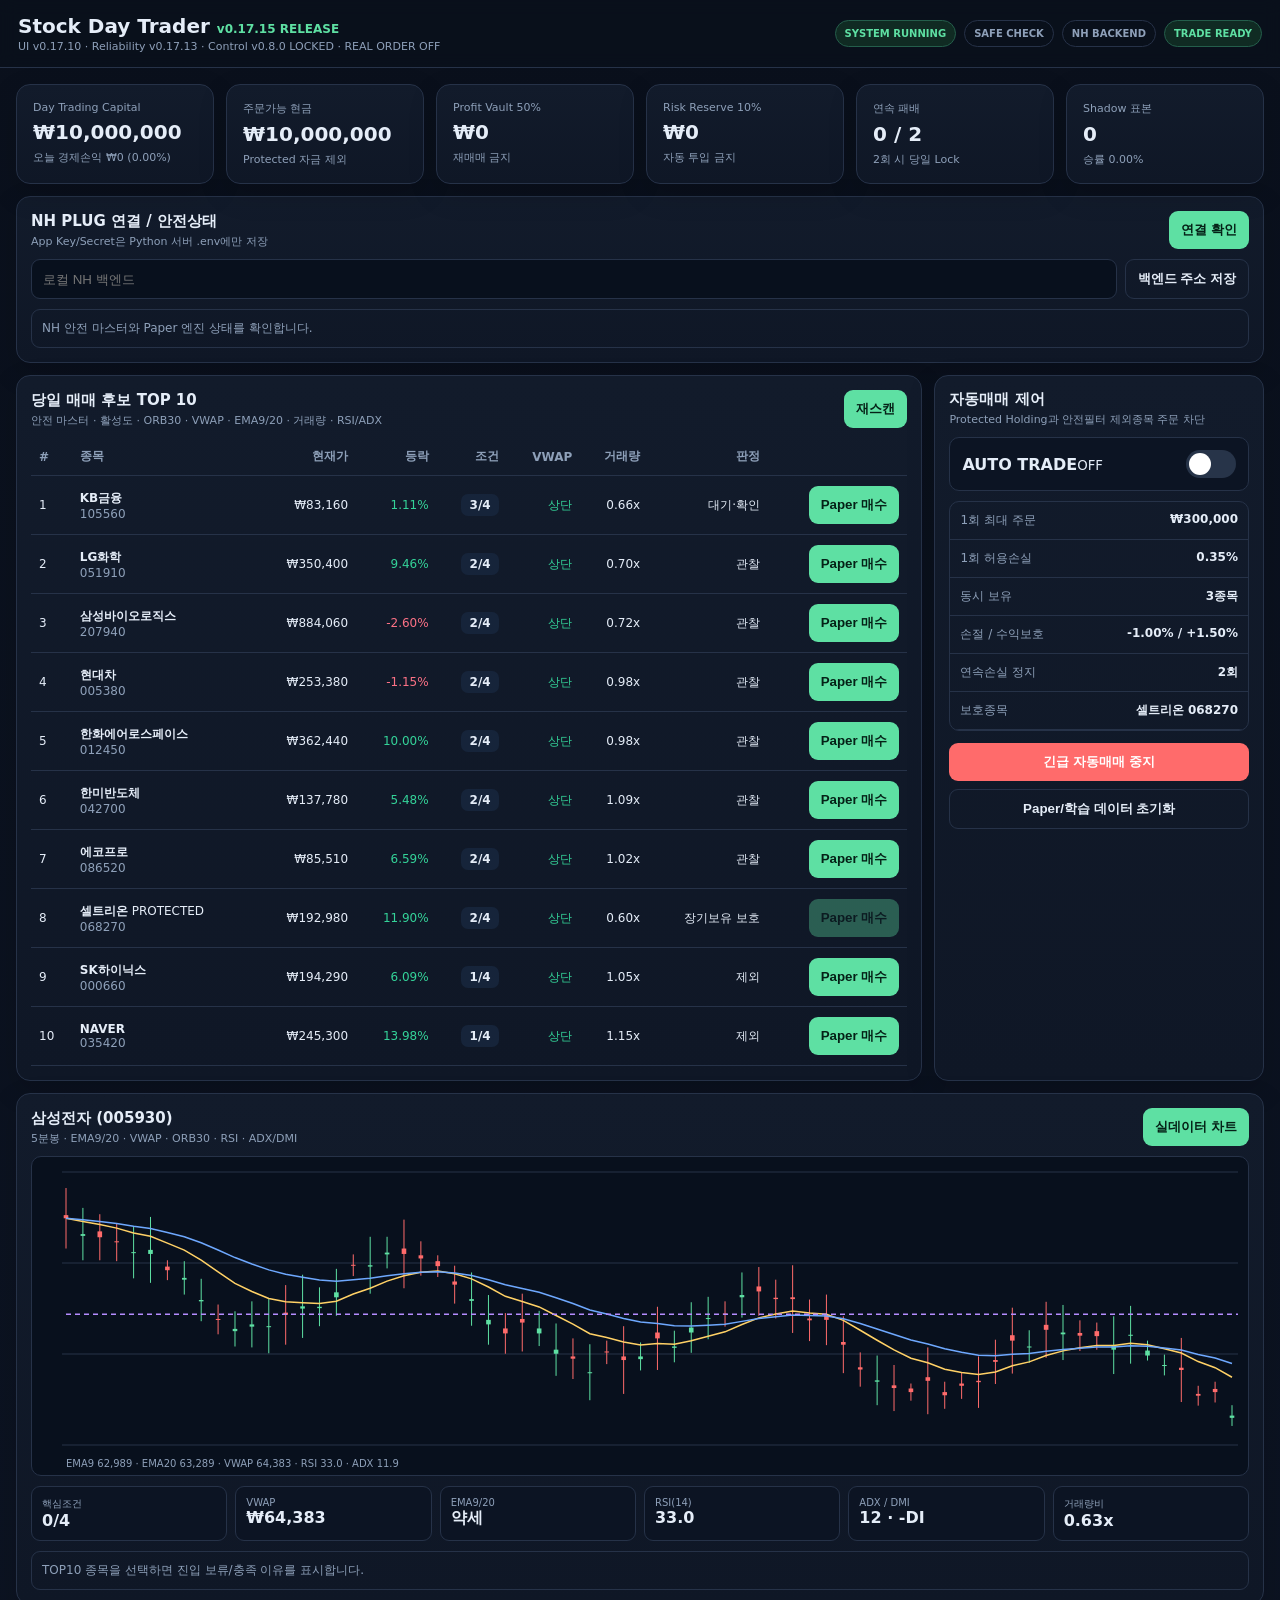
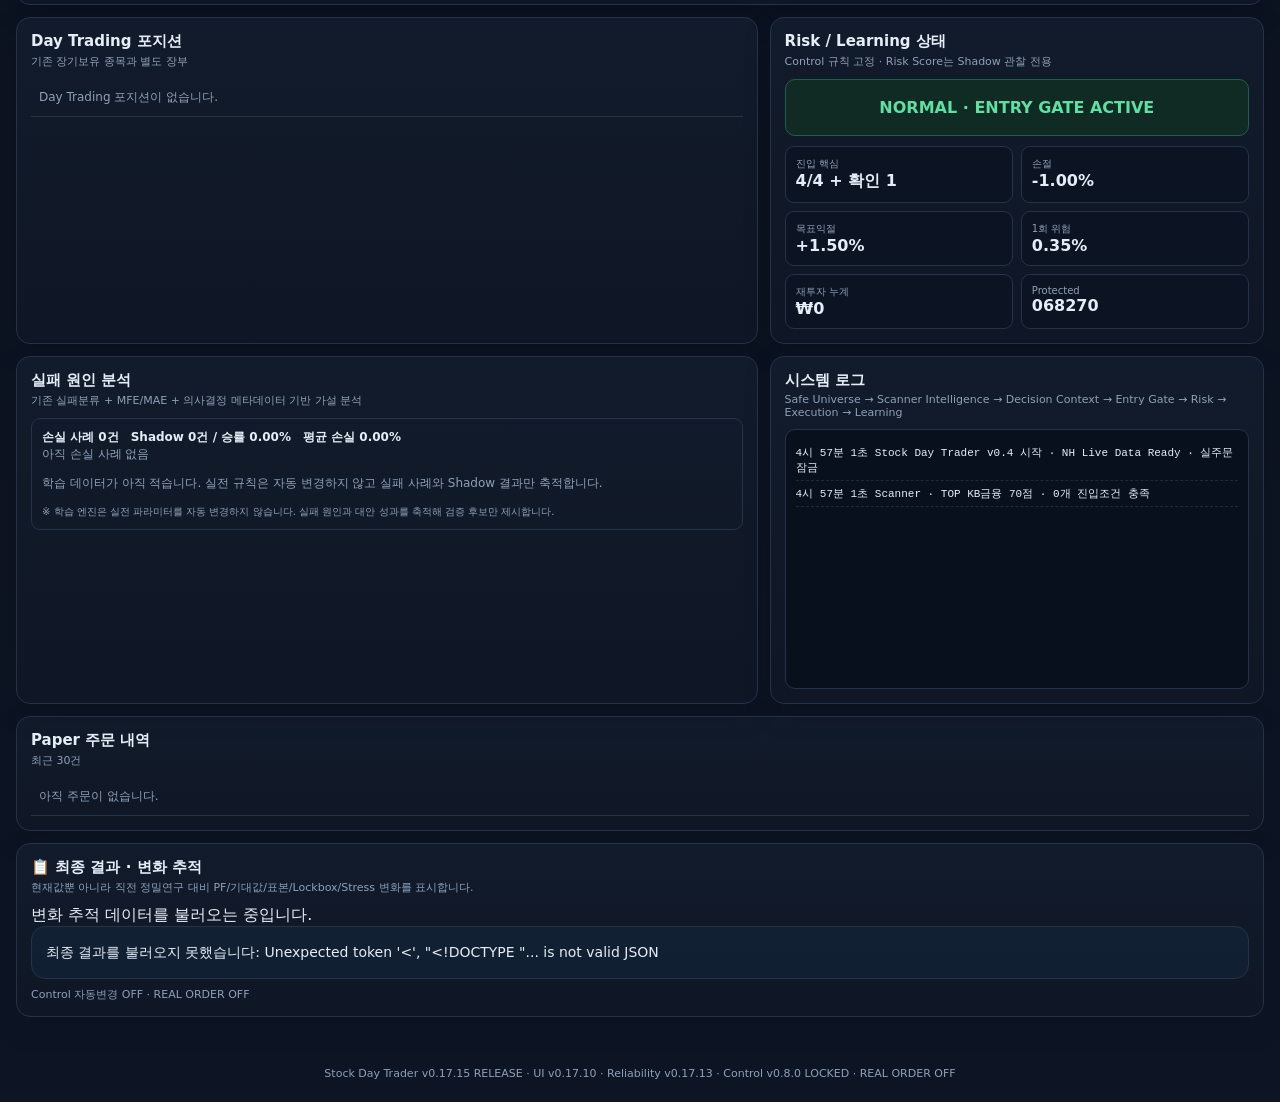
==== index.html @ 2ff6c1b1 "Force native app to load latest server UI assets" ====
<!doctype html>
<html lang="ko"><head><meta charset="utf-8"/><meta name="viewport" content="width=device-width,initial-scale=1,viewport-fit=cover"/><meta name="theme-color" content="#111827"/><title>Stock Day Trader v0.17.15</title><link rel="manifest" href="/manifest.webmanifest?v=1789005000"/><link rel="stylesheet" href="/styles.css?v=1789005000"/></head><body>
<header class="topbar"><div><div class="brand">Stock Day Trader <span>v0.17.15 RELEASE</span></div><div class="sub">UI v0.17.10 · Reliability v0.17.13 · Control v0.8.0 LOCKED · REAL ORDER OFF</div></div><div class="status-row"><span id="systemBadge" class="badge ok">SYSTEM RUNNING</span><span id="brokerBadge" class="badge">SAFE CHECK</span><span id="nhBadge" class="badge">NH BACKEND</span><span id="lockBadge" class="badge">TRADE READY</span></div></header><main class="wrap">
<section class="grid metrics six"><article class="card metric"><span>Day Trading Capital</span><strong id="equity">₩0</strong><small id="equityPnl">오늘 손익 ₩0</small></article><article class="card metric"><span>주문가능 현금</span><strong id="cash">₩0</strong><small>Protected 자금 제외</small></article><article class="card metric"><span>Profit Vault 50%</span><strong id="vault">₩0</strong><small>재매매 금지</small></article><article class="card metric"><span>Risk Reserve 10%</span><strong id="reserve">₩0</strong><small>자동 투입 금지</small></article><article class="card metric"><span>연속 패배</span><strong id="lossStreak">0 / 2</strong><small>2회 시 당일 Lock</small></article><article class="card metric"><span>Shadow 표본</span><strong id="shadowCount">0</strong><small id="shadowWin">승률 0%</small></article></section>
<section class="card panel connection-panel" style="margin-top:12px"><div class="panel-head"><div><h2>NH PLUG 연결 / 안전상태</h2><p>App Key/Secret은 Python 서버 .env에만 저장</p></div><button id="nhCheckBtn" class="btn">연결 확인</button></div><div class="connect-row"><input id="backendUrl" class="text-input" type="url" placeholder="로컬 NH 백엔드"/><button id="saveBackendBtn" class="btn ghost compact">백엔드 주소 저장</button></div><div id="nhStatusText" class="backtest-box">NH 안전 마스터와 Paper 엔진 상태를 확인합니다.</div></section>
<section class="grid main-grid"><article class="card panel"><div class="panel-head"><div><h2>당일 매매 후보 TOP 10</h2><p>안전 마스터 · 활성도 · ORB30 · VWAP · EMA9/20 · 거래량 · RSI/ADX</p></div><button id="scanBtn" class="btn">재스캔</button></div><div class="table-wrap"><table><thead><tr><th>#</th><th>종목</th><th>현재가</th><th>등락</th><th>조건</th><th>VWAP</th><th>거래량</th><th>판정</th><th></th></tr></thead><tbody id="scannerBody"><tr><td colspan="9">안전 스캐너 초기화 중...</td></tr></tbody></table></div></article><aside class="card panel"><div class="panel-head"><div><h2>자동매매 제어</h2><p>Protected Holding과 안전필터 제외종목 주문 차단</p></div></div><div class="toggle-row"><div><strong>AUTO TRADE</strong><small id="autoStateText">OFF</small></div><label class="switch"><input id="autoToggle" type="checkbox"><span></span></label></div><div class="riskbox"><div><span>1회 최대 주문</span><strong id="maxOrderText"></strong></div><div><span>1회 허용손실</span><strong id="riskTradeText"></strong></div><div><span>동시 보유</span><strong id="maxPositionsText"></strong></div><div><span>손절 / 수익보호</span><strong id="exitText"></strong></div><div><span>연속손실 정지</span><strong>2회</strong></div><div><span>보호종목</span><strong>셀트리온 068270</strong></div></div><button id="killBtn" class="btn danger">긴급 자동매매 중지</button><button id="resetBtn" class="btn ghost">Paper/학습 데이터 초기화</button></aside></section>
<section class="grid chart-grid"><article class="card panel"><div class="panel-head"><div><h2 id="chartTitle">차트</h2><p>5분봉 · EMA9/20 · VWAP · ORB30 · RSI · ADX/DMI</p></div><button id="backtestBtn" class="btn">실데이터 차트</button></div><canvas id="priceChart" class="price-chart"></canvas><div id="indicatorCards" class="indicator-grid"></div><div id="backtestResult" class="backtest-box">TOP10 종목을 선택하면 진입 보류/충족 이유를 표시합니다.</div></article></section>
<section class="grid lower-grid"><article class="card panel"><div class="panel-head"><div><h2>Day Trading 포지션</h2><p>기존 장기보유 종목과 별도 장부</p></div></div><div class="table-wrap"><table><tbody id="positionsBody"></tbody></table></div></article><article class="card panel"><div class="panel-head"><div><h2>Risk / Learning 상태</h2><p>Control 규칙 고정 · Risk Score는 Shadow 관찰 전용</p></div></div><div id="riskState" class="risk-state okbox">NORMAL</div><div class="strategy-grid" id="strategyStats"></div></article></section>
<section class="grid lower-grid"><article class="card panel"><div class="panel-head"><div><h2>실패 원인 분석</h2><p>기존 실패분류 + MFE/MAE + 의사결정 메타데이터 기반 가설 분석</p></div></div><div id="learningBox" class="learning-box"></div></article><article class="card panel"><div class="panel-head"><div><h2>시스템 로그</h2><p>Safe Universe → Scanner Intelligence → Decision Context → Entry Gate → Risk → Execution → Learning</p></div></div><div id="logBox" class="logbox"></div></article></section>
<section class="card panel" style="margin-top:12px"><div class="panel-head"><div><h2>Paper 주문 내역</h2><p>최근 30건</p></div></div><div class="table-wrap"><table><tbody id="tradesBody"></tbody></table></div></section></main><footer>Stock Day Trader v0.17.15 RELEASE · UI v0.17.10 · Reliability v0.17.13 · Control v0.8.0 LOCKED · REAL ORDER OFF</footer><script type="module" src="/js/app-safe.js?v=1789139000"></script><script src="/js/history-ui.js?v=1789005000" defer></script><script src="/js/strategy-lab-ui.js?v=1789005000" defer></script><script src="/js/market-lab-ui.js?v=1789005000" defer></script><script src="/js/final-results-ui.js?v=1789005000" defer></script></body></html>
---- styles.css ----
:root{--bg:#0b1220;--card:#121b2b;--card2:#0f1726;--line:#263248;--text:#e5edf8;--muted:#8ea0b9;--accent:#5ee0a3;--danger:#ff6b6b;--warn:#ffd166;--info:#6ea8fe}*{box-sizing:border-box}body{margin:0;background:linear-gradient(180deg,#0a101c,#0d1525);color:var(--text);font-family:system-ui,-apple-system,"Noto Sans KR",sans-serif}.topbar{position:sticky;top:0;z-index:10;display:flex;justify-content:space-between;align-items:center;padding:14px 18px;background:rgba(10,16,28,.94);backdrop-filter:blur(8px);border-bottom:1px solid var(--line)}.brand{font-size:20px;font-weight:800}.brand span{font-size:12px;color:var(--accent)}.sub{font-size:11px;color:var(--muted);margin-top:2px}.status-row{display:flex;gap:8px;flex-wrap:wrap;justify-content:flex-end}.badge{padding:7px 9px;border:1px solid var(--line);border-radius:999px;font-size:10px;font-weight:700;color:var(--muted)}.badge.ok{color:var(--accent);border-color:#245e4b;background:#102b23}.badbadge{color:#ff9a9a;border-color:#6d2a32;background:#35191d}.wrap{max-width:1450px;margin:auto;padding:16px}.grid{display:grid;gap:12px}.metrics{grid-template-columns:repeat(4,1fr)}.metrics.six{grid-template-columns:repeat(6,1fr)}.card{background:linear-gradient(180deg,var(--card),var(--card2));border:1px solid var(--line);border-radius:14px;box-shadow:0 10px 30px rgba(0,0,0,.14)}.metric{padding:16px;min-width:0}.metric span,.metric small{display:block;color:var(--muted);font-size:11px}.metric strong{display:block;font-size:20px;margin:6px 0;overflow:hidden;text-overflow:ellipsis}.main-grid{grid-template-columns:minmax(0,2.2fr) minmax(300px,.8fr);margin-top:12px}.lower-grid{grid-template-columns:1.5fr 1fr;margin-top:12px}.chart-grid{grid-template-columns:1fr;margin-top:12px}.panel{padding:14px;min-width:0}.panel-head{display:flex;align-items:center;justify-content:space-between;gap:12px;margin-bottom:10px}.panel-head h2{font-size:15px;margin:0 0 3px}.panel-head p{font-size:11px;color:var(--muted);margin:0}.btn{border:0;border-radius:9px;padding:10px 12px;background:var(--accent);color:#052117;font-weight:800;cursor:pointer}.btn:disabled{opacity:.35}.btn.ghost{width:100%;margin-top:8px;background:transparent;border:1px solid var(--line);color:var(--text)}.btn.ghost.compact{width:auto;margin:0}.btn.danger{width:100%;margin-top:12px;background:var(--danger);color:white}.btn.secondary-action{background:#16243a;color:var(--text);border:1px solid #35506f}.btn.utility-action{background:#123127;color:var(--accent);border:1px solid #2b6c52}.connect-row{display:flex;gap:8px}.text-input{flex:1;min-width:0;padding:11px;border-radius:9px;border:1px solid var(--line);background:#08101d;color:var(--text)}.table-wrap{overflow:auto;-webkit-overflow-scrolling:touch}table{width:100%;border-collapse:collapse;font-size:12px;white-space:nowrap}th,td{padding:10px 8px;border-bottom:1px solid var(--line);text-align:right}th{color:var(--muted)}th:nth-child(1),td:nth-child(1),th:nth-child(2),td:nth-child(2){text-align:left}.score{display:inline-block;min-width:38px;text-align:center;padding:4px 6px;border-radius:7px;background:#16243a;font-weight:800}.up{color:var(--accent)}.down{color:var(--danger)}.warn{color:var(--warn)}.neutral{color:var(--muted)}.toggle-row{display:flex;align-items:center;justify-content:space-between;padding:12px;background:#0c1423;border:1px solid var(--line);border-radius:10px}.switch{position:relative;width:50px;height:28px}.switch input{display:none}.switch span{position:absolute;inset:0;background:#273449;border-radius:999px}.switch span:after{content:"";position:absolute;width:22px;height:22px;left:3px;top:3px;border-radius:50%;background:white}.switch input:checked+span{background:#22865e}.switch input:checked+span:after{transform:translateX(22px)}.riskbox{margin-top:10px;border:1px solid var(--line);border-radius:10px;overflow:hidden}.riskbox div{display:flex;justify-content:space-between;padding:10px;border-bottom:1px solid var(--line);font-size:12px}.riskbox span{color:var(--muted)}.risk-state{padding:18px;border-radius:10px;text-align:center;font-weight:900}.okbox{background:#102b23;color:var(--accent);border:1px solid #245e4b}.badbox{background:#35191d;color:#ff8a8a;border:1px solid #6d2a32}.strategy-grid{display:grid;grid-template-columns:repeat(2,1fr);gap:8px;margin-top:10px}.strategy-grid div,.indicator-grid div{background:#0c1423;border:1px solid var(--line);border-radius:9px;padding:10px}.strategy-grid small,.indicator-grid small{display:block;color:var(--muted);font-size:10px}.price-chart{width:100%;height:320px;display:block;background:#08101d;border:1px solid var(--line);border-radius:10px}.indicator-grid{display:grid;grid-template-columns:repeat(6,1fr);gap:8px;margin-top:10px}.backtest-box,.learning-box{margin-top:10px;padding:10px;border:1px solid var(--line);border-radius:9px;color:var(--muted);font-size:12px}.learning-stats{display:flex;gap:12px;flex-wrap:wrap;color:var(--text)}.pick-row{cursor:pointer}.logbox{height:260px;overflow:auto;background:#08101d;border:1px solid var(--line);border-radius:10px;padding:10px;font-family:ui-monospace,monospace;font-size:11px}.logline{padding:5px 0;border-bottom:1px dashed #1e2a3d}footer{padding:22px;text-align:center;color:var(--muted);font-size:11px}.mobile-collapse-btn{display:none}
@media(max-width:900px){.metrics,.metrics.six{grid-template-columns:repeat(2,1fr)}.main-grid,.lower-grid{grid-template-columns:1fr}.indicator-grid{grid-template-columns:repeat(3,1fr)}}
@media(max-width:520px){body{font-size:13px}.wrap{padding:7px}.topbar{padding:9px 8px;align-items:flex-start}.brand{font-size:16px}.sub{display:none}.status-row{max-width:48%;gap:3px}.badge{font-size:7px;padding:4px 5px}.metrics.six{grid-template-columns:repeat(2,1fr);gap:6px}.metric{padding:9px}.metric strong{font-size:16px;margin:4px 0}.metric span,.metric small{font-size:9px}.panel{padding:9px}.panel-head{align-items:center;margin-bottom:7px}.panel-head h2{font-size:14px}.panel-head p{font-size:9px;line-height:1.25}.btn{min-height:36px;padding:7px 9px;font-size:11px}.connection-panel .panel-head{flex-wrap:wrap}.connect-row{display:none}.connection-panel .backtest-box{font-size:10px;padding:8px}.main-grid{display:flex;flex-direction:column;gap:7px}.main-grid>article{order:1}.main-grid>aside{order:2}.main-grid article .table-wrap{overflow:visible}.main-grid article table,.main-grid article tbody{display:block}.main-grid article thead{display:none}.main-grid article tr.pick-row{display:grid;grid-template-columns:24px minmax(90px,1.25fr) 72px minmax(115px,1.5fr);gap:4px;align-items:center;padding:8px 2px;border-bottom:1px solid var(--line)}.main-grid article tr.pick-row td{display:block!important;border:0;padding:2px 3px;text-align:left!important;white-space:normal;min-width:0}.main-grid article tr.pick-row td:nth-child(1){grid-column:1;font-weight:800;color:var(--muted)}.main-grid article tr.pick-row td:nth-child(2){grid-column:2}.main-grid article tr.pick-row td:nth-child(3){grid-column:3;text-align:right!important}.main-grid article tr.pick-row td:nth-child(5){grid-column:4;font-size:10px}.main-grid article tr.pick-row td:nth-child(8){grid-column:2/5;font-size:10px;padding-top:0}.main-grid article tr.pick-row td:nth-child(4),.main-grid article tr.pick-row td:nth-child(6),.main-grid article tr.pick-row td:nth-child(7),.main-grid article tr.pick-row td:nth-child(9){display:none!important}.score{min-width:32px;padding:3px 4px}.chart-grid,.lower-grid{margin-top:7px}.price-chart{height:220px}.indicator-grid{grid-template-columns:repeat(3,1fr);gap:5px}.indicator-grid div{padding:7px}.indicator-grid strong{font-size:11px}.strategy-grid{gap:5px}.strategy-grid div{padding:7px}.risk-state{padding:10px;font-size:12px}.riskbox div{padding:8px;font-size:10px}.toggle-row{padding:9px}.mobile-collapse-btn{display:block;width:100%;margin-top:8px;background:#16243a;color:var(--text);border:1px solid var(--line)}.mobile-collapsed>*:not(.panel-head):not(.mobile-collapse-btn){display:none!important}.logbox{height:150px}.learning-box{font-size:10px}footer{padding:12px 8px;font-size:9px}}
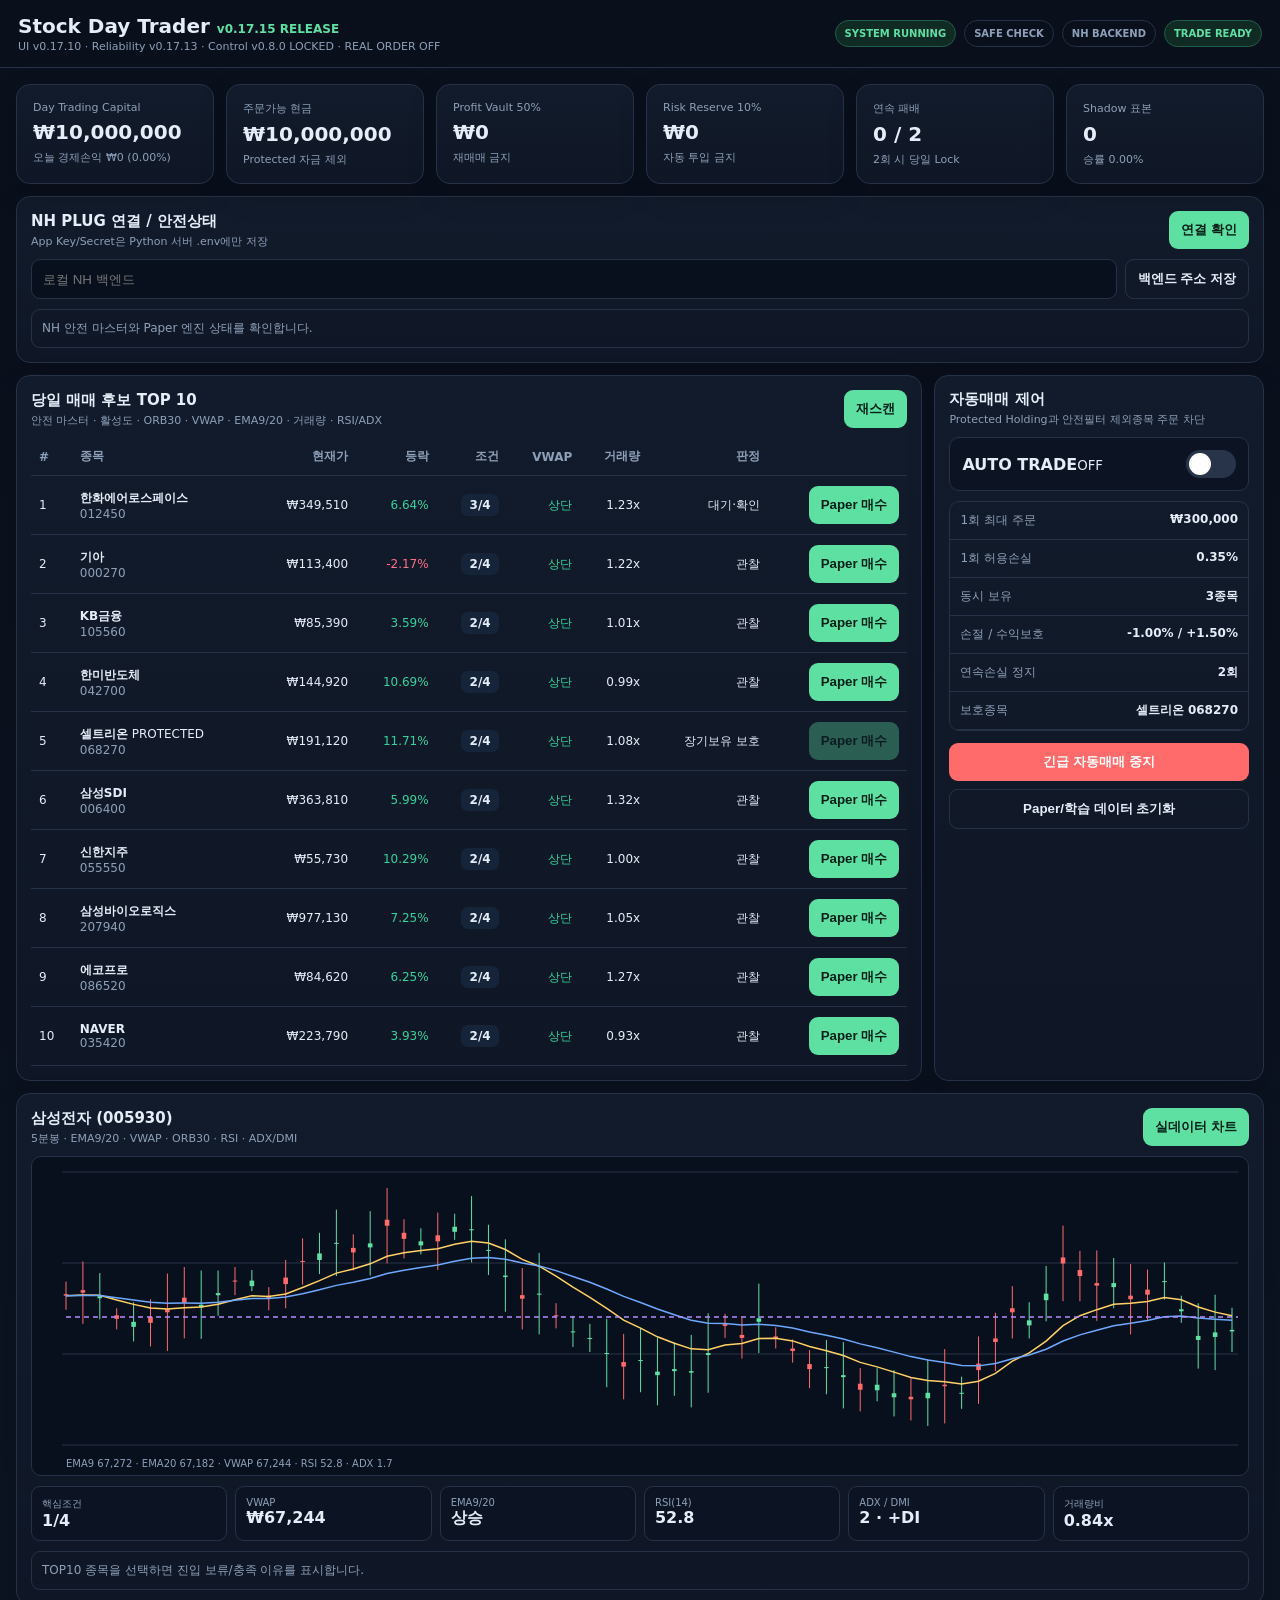
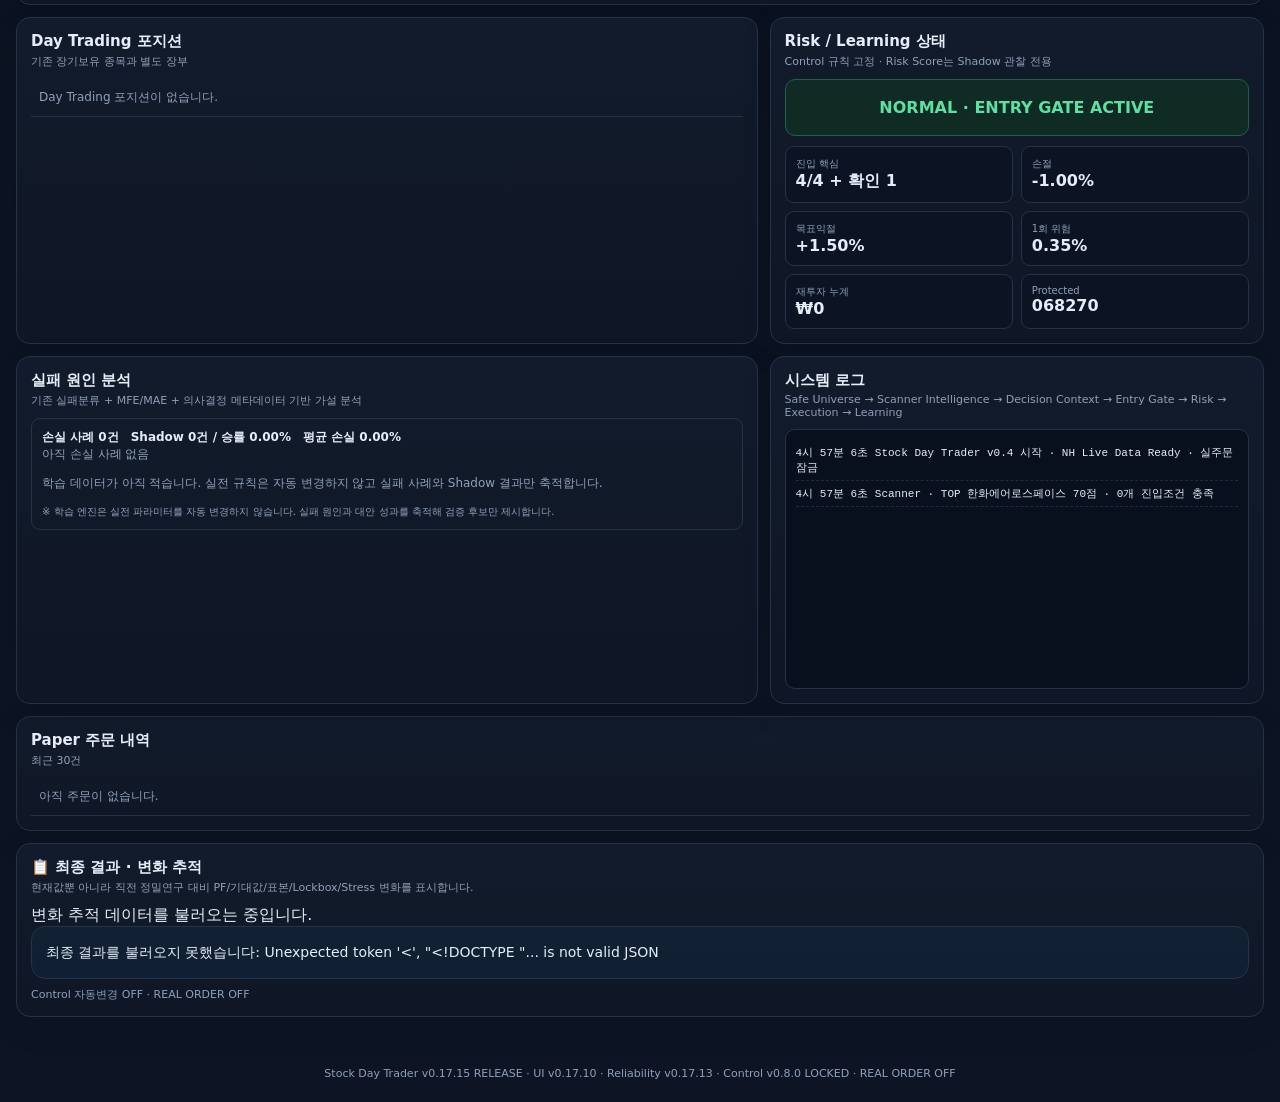
==== commit ab806aab: "Bust native bootstrap cache for update-button hotfix" ====
--- a/index.html
+++ b/index.html
@@ -7,4 +7,4 @@
 <section class="grid chart-grid"><article class="card panel"><div class="panel-head"><div><h2 id="chartTitle">차트</h2><p>5분봉 · EMA9/20 · VWAP · ORB30 · RSI · ADX/DMI</p></div><button id="backtestBtn" class="btn">실데이터 차트</button></div><canvas id="priceChart" class="price-chart"></canvas><div id="indicatorCards" class="indicator-grid"></div><div id="backtestResult" class="backtest-box">TOP10 종목을 선택하면 진입 보류/충족 이유를 표시합니다.</div></article></section>
 <section class="grid lower-grid"><article class="card panel"><div class="panel-head"><div><h2>Day Trading 포지션</h2><p>기존 장기보유 종목과 별도 장부</p></div></div><div class="table-wrap"><table><tbody id="positionsBody"></tbody></table></div></article><article class="card panel"><div class="panel-head"><div><h2>Risk / Learning 상태</h2><p>Control 규칙 고정 · Risk Score는 Shadow 관찰 전용</p></div></div><div id="riskState" class="risk-state okbox">NORMAL</div><div class="strategy-grid" id="strategyStats"></div></article></section>
 <section class="grid lower-grid"><article class="card panel"><div class="panel-head"><div><h2>실패 원인 분석</h2><p>기존 실패분류 + MFE/MAE + 의사결정 메타데이터 기반 가설 분석</p></div></div><div id="learningBox" class="learning-box"></div></article><article class="card panel"><div class="panel-head"><div><h2>시스템 로그</h2><p>Safe Universe → Scanner Intelligence → Decision Context → Entry Gate → Risk → Execution → Learning</p></div></div><div id="logBox" class="logbox"></div></article></section>
-<section class="card panel" style="margin-top:12px"><div class="panel-head"><div><h2>Paper 주문 내역</h2><p>최근 30건</p></div></div><div class="table-wrap"><table><tbody id="tradesBody"></tbody></table></div></section></main><footer>Stock Day Trader v0.17.15 RELEASE · UI v0.17.10 · Reliability v0.17.13 · Control v0.8.0 LOCKED · REAL ORDER OFF</footer><script type="module" src="/js/app-safe.js?v=1789139000"></script><script src="/js/history-ui.js?v=1789005000" defer></script><script src="/js/strategy-lab-ui.js?v=1789005000" defer></script><script src="/js/market-lab-ui.js?v=1789005000" defer></script><script src="/js/final-results-ui.js?v=1789005000" defer></script></body></html>+<section class="card panel" style="margin-top:12px"><div class="panel-head"><div><h2>Paper 주문 내역</h2><p>최근 30건</p></div></div><div class="table-wrap"><table><tbody id="tradesBody"></tbody></table></div></section></main><footer>Stock Day Trader v0.17.15 RELEASE · UI v0.17.10 · Reliability v0.17.13 · Control v0.8.0 LOCKED · REAL ORDER OFF</footer><script type="module" src="/js/app-safe.js?v=1789141200"></script><script src="/js/history-ui.js?v=1789005000" defer></script><script src="/js/strategy-lab-ui.js?v=1789005000" defer></script><script src="/js/market-lab-ui.js?v=1789005000" defer></script><script src="/js/final-results-ui.js?v=1789005000" defer></script></body></html>
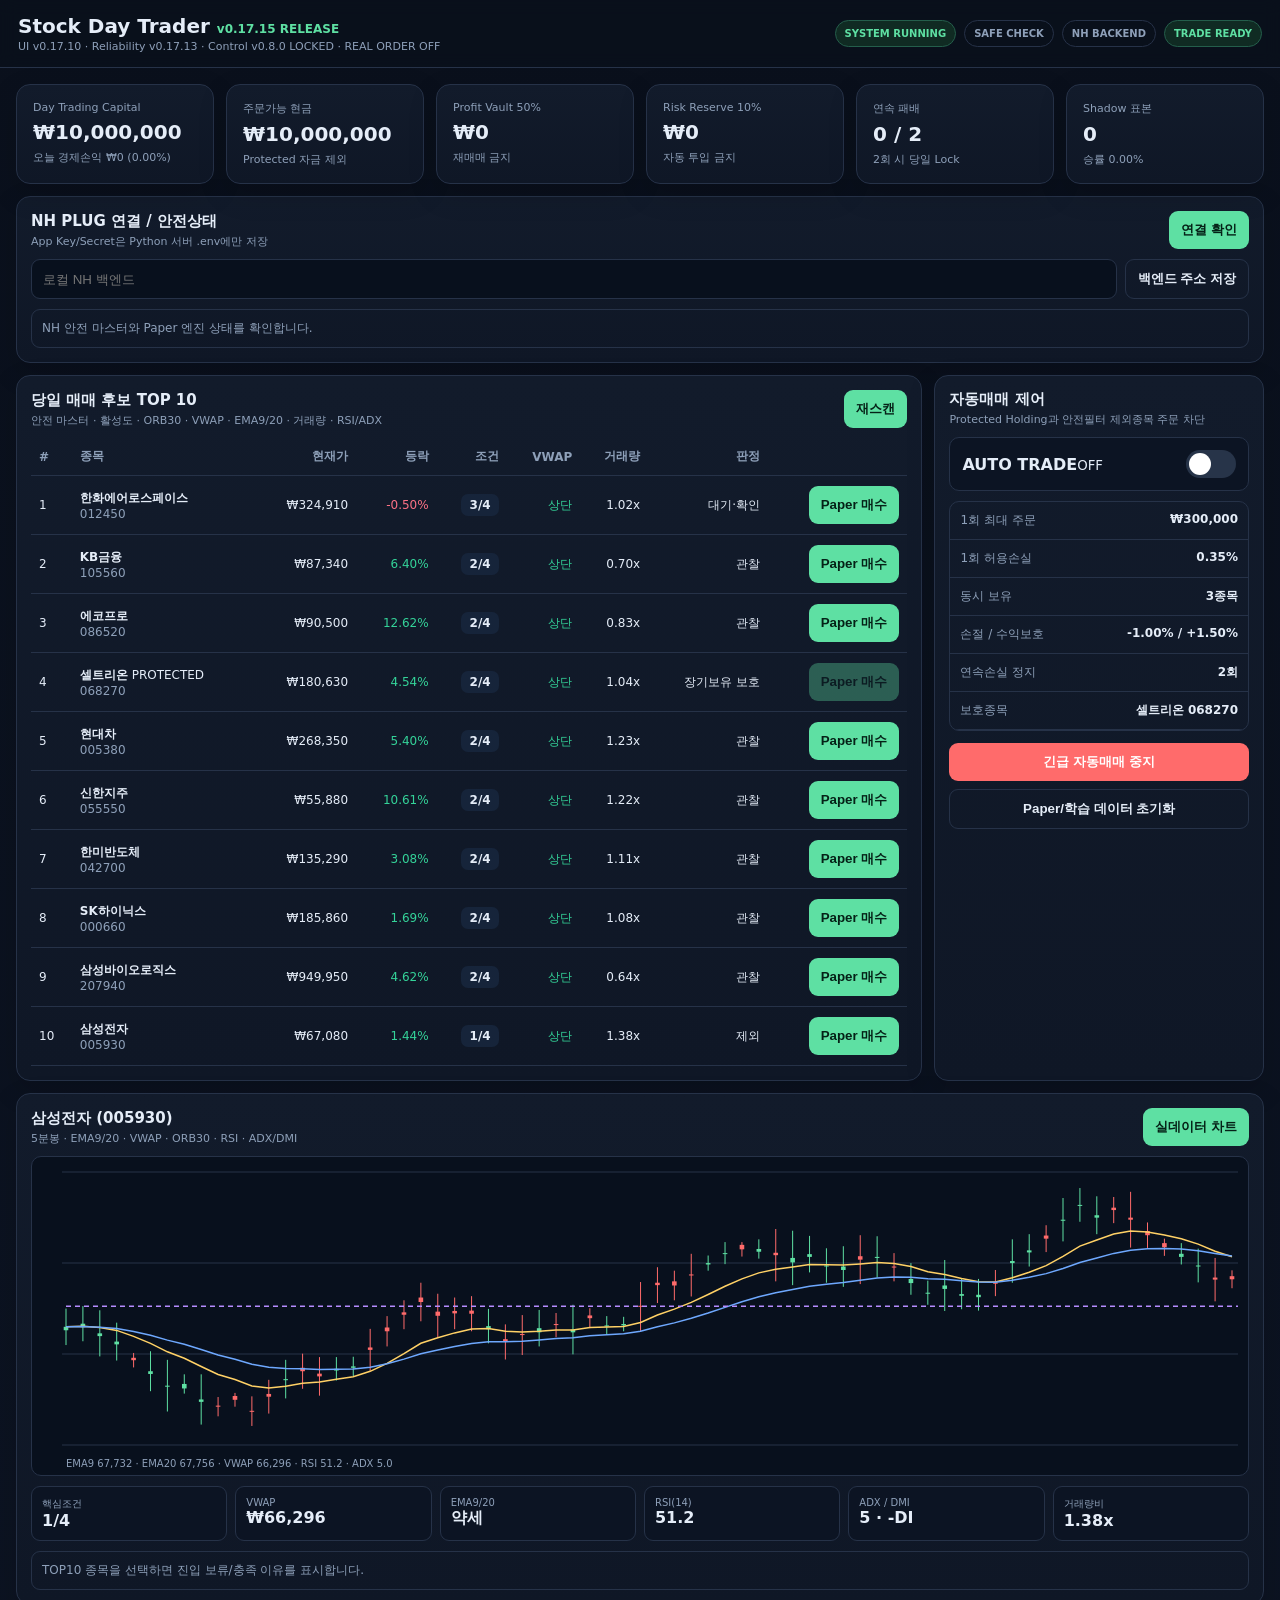
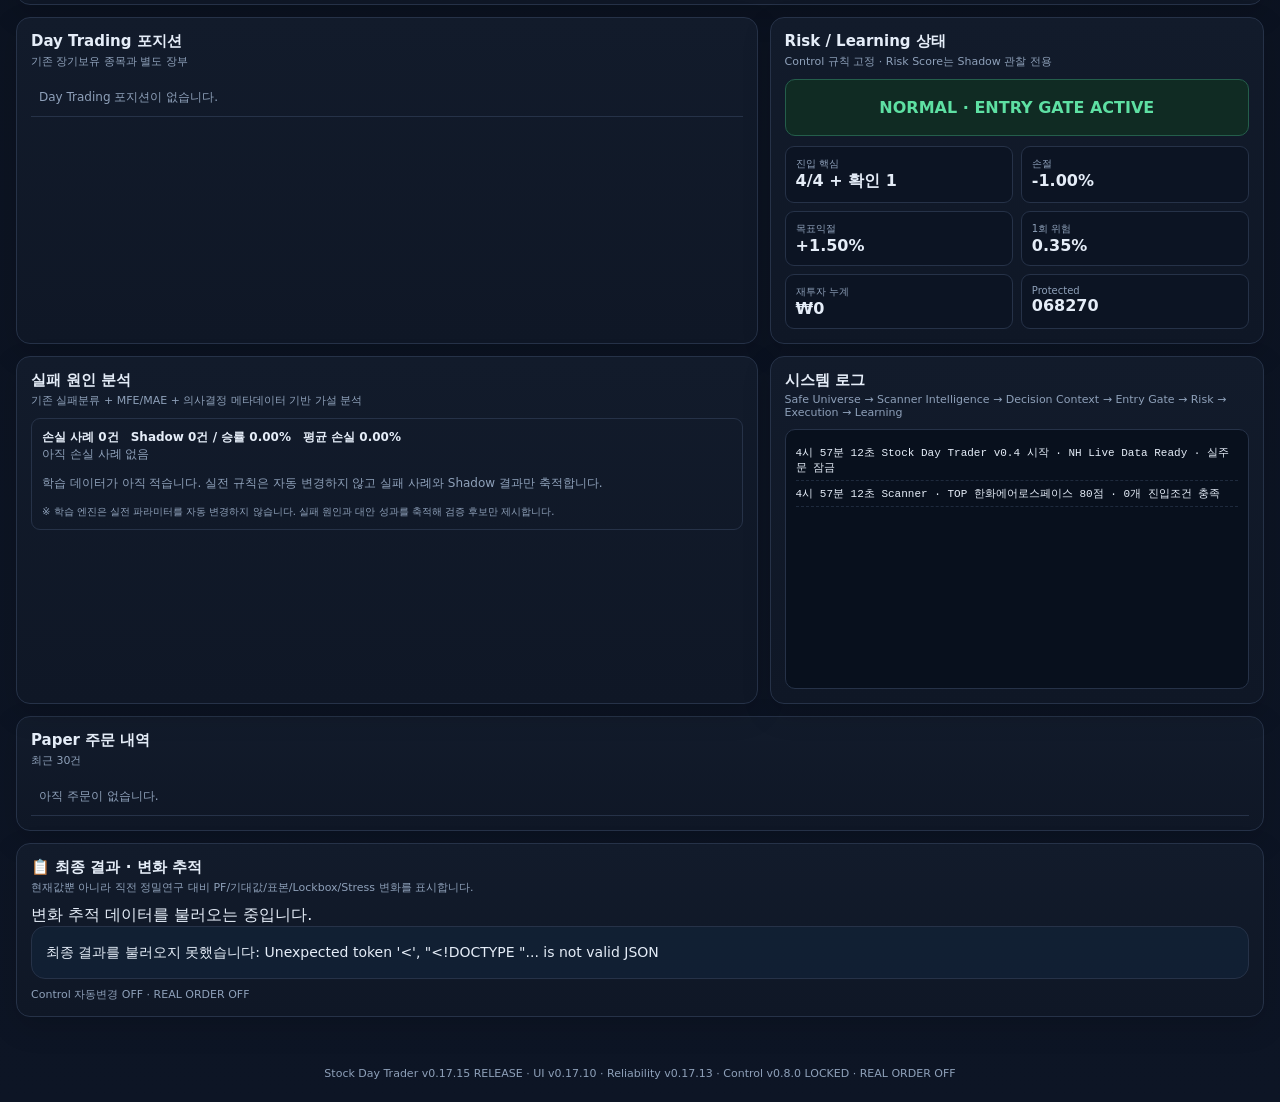
==== commit 250c9991: "Bust native UI bootstrap cache" ====
--- a/index.html
+++ b/index.html
@@ -7,4 +7,4 @@
 <section class="grid chart-grid"><article class="card panel"><div class="panel-head"><div><h2 id="chartTitle">차트</h2><p>5분봉 · EMA9/20 · VWAP · ORB30 · RSI · ADX/DMI</p></div><button id="backtestBtn" class="btn">실데이터 차트</button></div><canvas id="priceChart" class="price-chart"></canvas><div id="indicatorCards" class="indicator-grid"></div><div id="backtestResult" class="backtest-box">TOP10 종목을 선택하면 진입 보류/충족 이유를 표시합니다.</div></article></section>
 <section class="grid lower-grid"><article class="card panel"><div class="panel-head"><div><h2>Day Trading 포지션</h2><p>기존 장기보유 종목과 별도 장부</p></div></div><div class="table-wrap"><table><tbody id="positionsBody"></tbody></table></div></article><article class="card panel"><div class="panel-head"><div><h2>Risk / Learning 상태</h2><p>Control 규칙 고정 · Risk Score는 Shadow 관찰 전용</p></div></div><div id="riskState" class="risk-state okbox">NORMAL</div><div class="strategy-grid" id="strategyStats"></div></article></section>
 <section class="grid lower-grid"><article class="card panel"><div class="panel-head"><div><h2>실패 원인 분석</h2><p>기존 실패분류 + MFE/MAE + 의사결정 메타데이터 기반 가설 분석</p></div></div><div id="learningBox" class="learning-box"></div></article><article class="card panel"><div class="panel-head"><div><h2>시스템 로그</h2><p>Safe Universe → Scanner Intelligence → Decision Context → Entry Gate → Risk → Execution → Learning</p></div></div><div id="logBox" class="logbox"></div></article></section>
-<section class="card panel" style="margin-top:12px"><div class="panel-head"><div><h2>Paper 주문 내역</h2><p>최근 30건</p></div></div><div class="table-wrap"><table><tbody id="tradesBody"></tbody></table></div></section></main><footer>Stock Day Trader v0.17.15 RELEASE · UI v0.17.10 · Reliability v0.17.13 · Control v0.8.0 LOCKED · REAL ORDER OFF</footer><script type="module" src="/js/app-safe.js?v=1789141200"></script><script src="/js/history-ui.js?v=1789005000" defer></script><script src="/js/strategy-lab-ui.js?v=1789005000" defer></script><script src="/js/market-lab-ui.js?v=1789005000" defer></script><script src="/js/final-results-ui.js?v=1789005000" defer></script></body></html>+<section class="card panel" style="margin-top:12px"><div class="panel-head"><div><h2>Paper 주문 내역</h2><p>최근 30건</p></div></div><div class="table-wrap"><table><tbody id="tradesBody"></tbody></table></div></section></main><footer>Stock Day Trader v0.17.15 RELEASE · UI v0.17.10 · Reliability v0.17.13 · Control v0.8.0 LOCKED · REAL ORDER OFF</footer><script type="module" src="/js/app-safe.js?v=1789143000"></script><script src="/js/history-ui.js?v=1789005000" defer></script><script src="/js/strategy-lab-ui.js?v=1789005000" defer></script><script src="/js/market-lab-ui.js?v=1789005000" defer></script><script src="/js/final-results-ui.js?v=1789005000" defer></script></body></html>
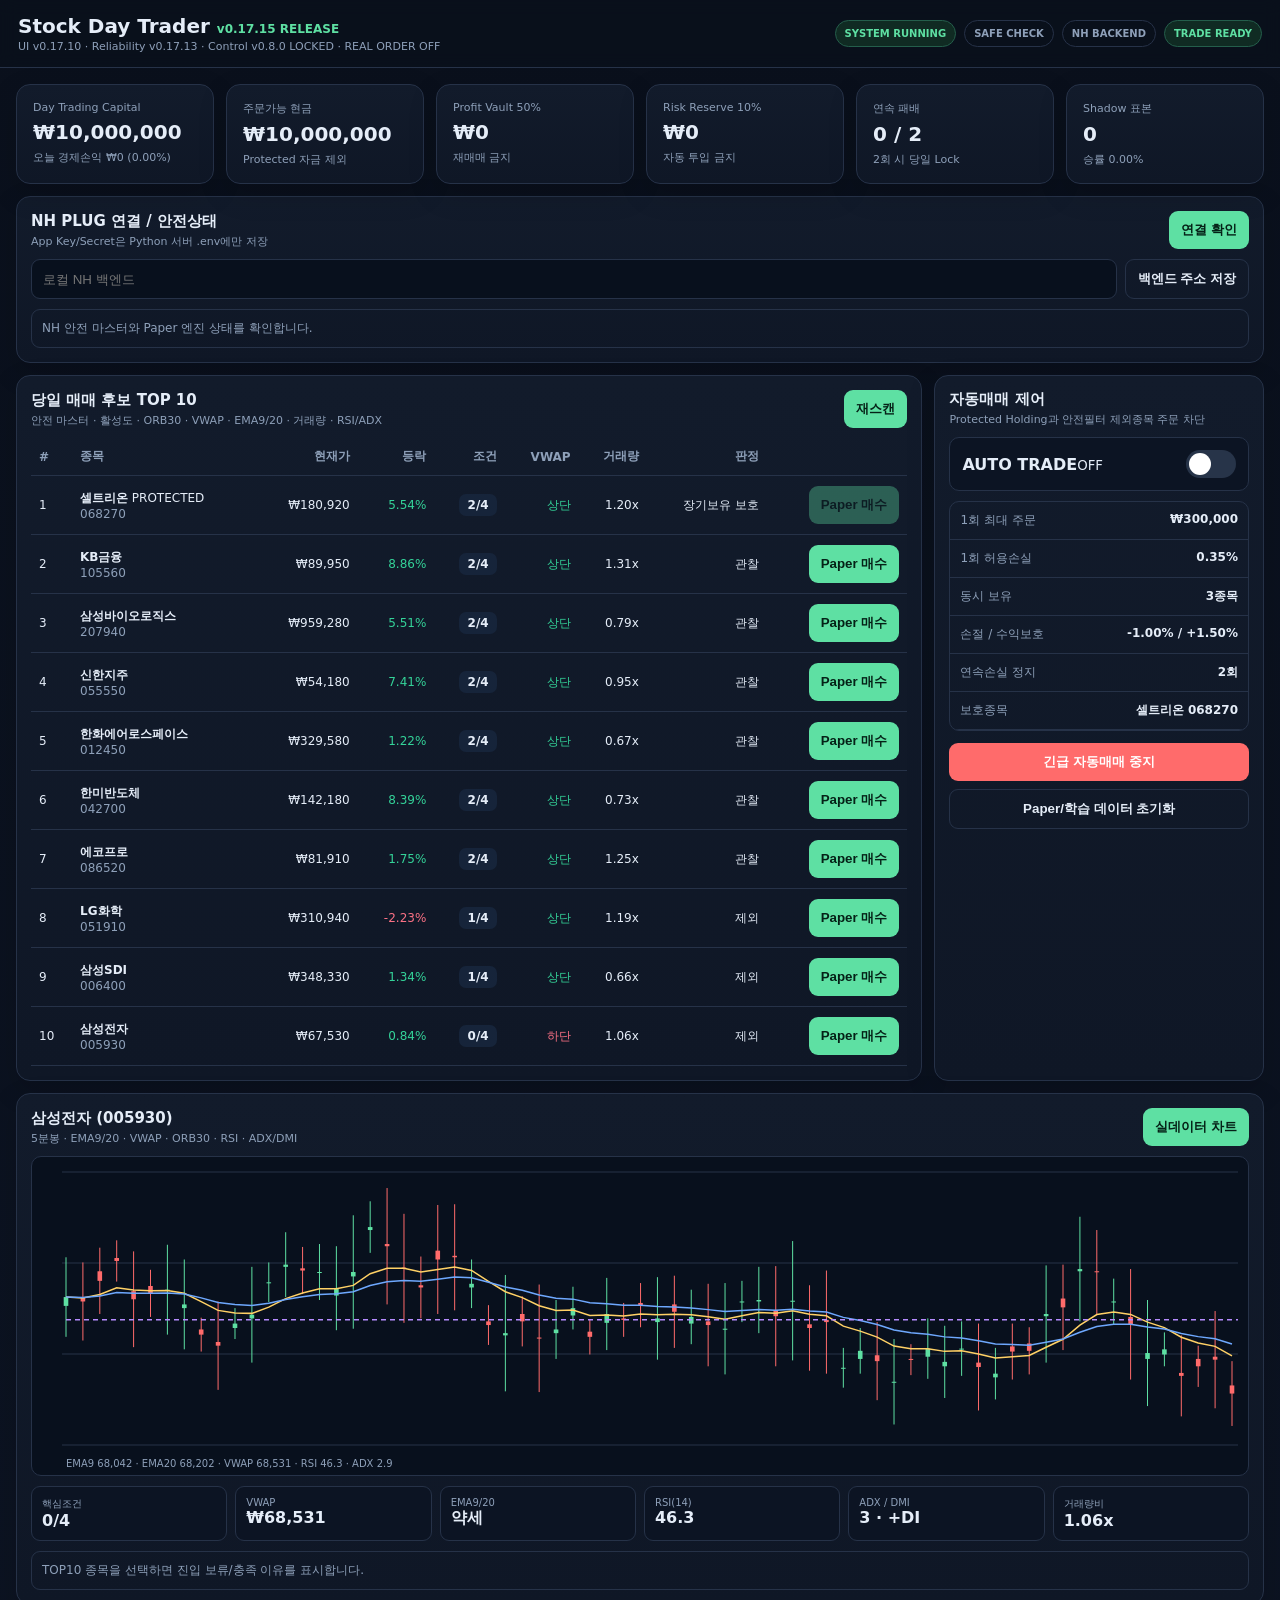
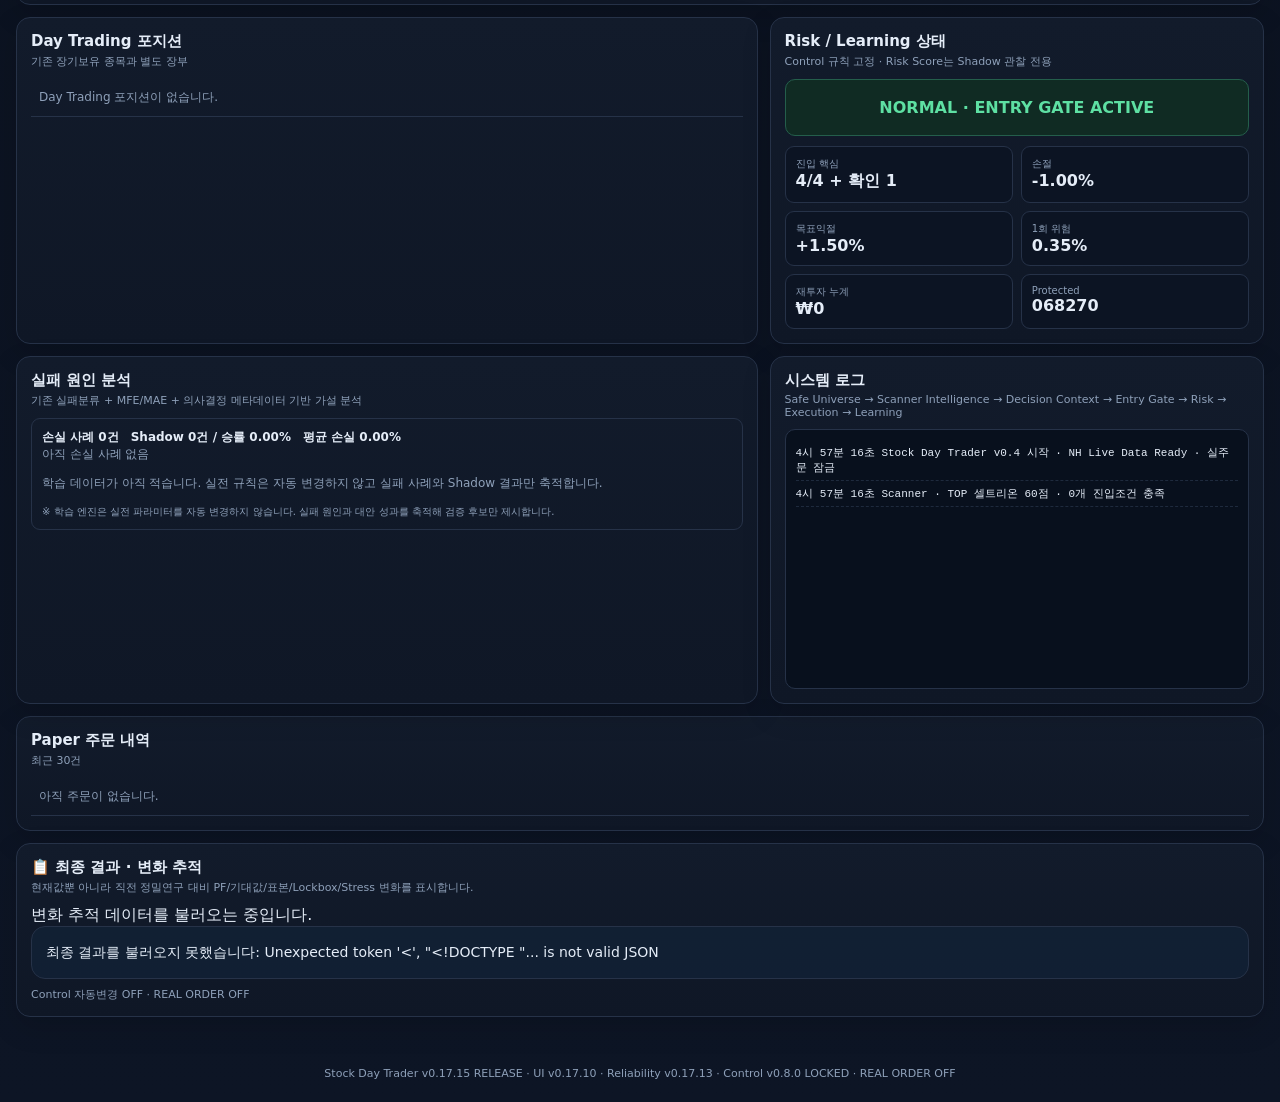
==== commit 39840c21: "Load native stability hotfix bootstrap version" ====
--- a/index.html
+++ b/index.html
@@ -7,4 +7,4 @@
 <section class="grid chart-grid"><article class="card panel"><div class="panel-head"><div><h2 id="chartTitle">차트</h2><p>5분봉 · EMA9/20 · VWAP · ORB30 · RSI · ADX/DMI</p></div><button id="backtestBtn" class="btn">실데이터 차트</button></div><canvas id="priceChart" class="price-chart"></canvas><div id="indicatorCards" class="indicator-grid"></div><div id="backtestResult" class="backtest-box">TOP10 종목을 선택하면 진입 보류/충족 이유를 표시합니다.</div></article></section>
 <section class="grid lower-grid"><article class="card panel"><div class="panel-head"><div><h2>Day Trading 포지션</h2><p>기존 장기보유 종목과 별도 장부</p></div></div><div class="table-wrap"><table><tbody id="positionsBody"></tbody></table></div></article><article class="card panel"><div class="panel-head"><div><h2>Risk / Learning 상태</h2><p>Control 규칙 고정 · Risk Score는 Shadow 관찰 전용</p></div></div><div id="riskState" class="risk-state okbox">NORMAL</div><div class="strategy-grid" id="strategyStats"></div></article></section>
 <section class="grid lower-grid"><article class="card panel"><div class="panel-head"><div><h2>실패 원인 분석</h2><p>기존 실패분류 + MFE/MAE + 의사결정 메타데이터 기반 가설 분석</p></div></div><div id="learningBox" class="learning-box"></div></article><article class="card panel"><div class="panel-head"><div><h2>시스템 로그</h2><p>Safe Universe → Scanner Intelligence → Decision Context → Entry Gate → Risk → Execution → Learning</p></div></div><div id="logBox" class="logbox"></div></article></section>
-<section class="card panel" style="margin-top:12px"><div class="panel-head"><div><h2>Paper 주문 내역</h2><p>최근 30건</p></div></div><div class="table-wrap"><table><tbody id="tradesBody"></tbody></table></div></section></main><footer>Stock Day Trader v0.17.15 RELEASE · UI v0.17.10 · Reliability v0.17.13 · Control v0.8.0 LOCKED · REAL ORDER OFF</footer><script type="module" src="/js/app-safe.js?v=1789143000"></script><script src="/js/history-ui.js?v=1789005000" defer></script><script src="/js/strategy-lab-ui.js?v=1789005000" defer></script><script src="/js/market-lab-ui.js?v=1789005000" defer></script><script src="/js/final-results-ui.js?v=1789005000" defer></script></body></html>+<section class="card panel" style="margin-top:12px"><div class="panel-head"><div><h2>Paper 주문 내역</h2><p>최근 30건</p></div></div><div class="table-wrap"><table><tbody id="tradesBody"></tbody></table></div></section></main><footer>Stock Day Trader v0.17.15 RELEASE · UI v0.17.10 · Reliability v0.17.13 · Control v0.8.0 LOCKED · REAL ORDER OFF</footer><script type="module" src="/js/app-safe.js?v=1789220000"></script><script src="/js/history-ui.js?v=1789005000" defer></script><script src="/js/strategy-lab-ui.js?v=1789005000" defer></script><script src="/js/market-lab-ui.js?v=1789005000" defer></script><script src="/js/final-results-ui.js?v=1789005000" defer></script></body></html>
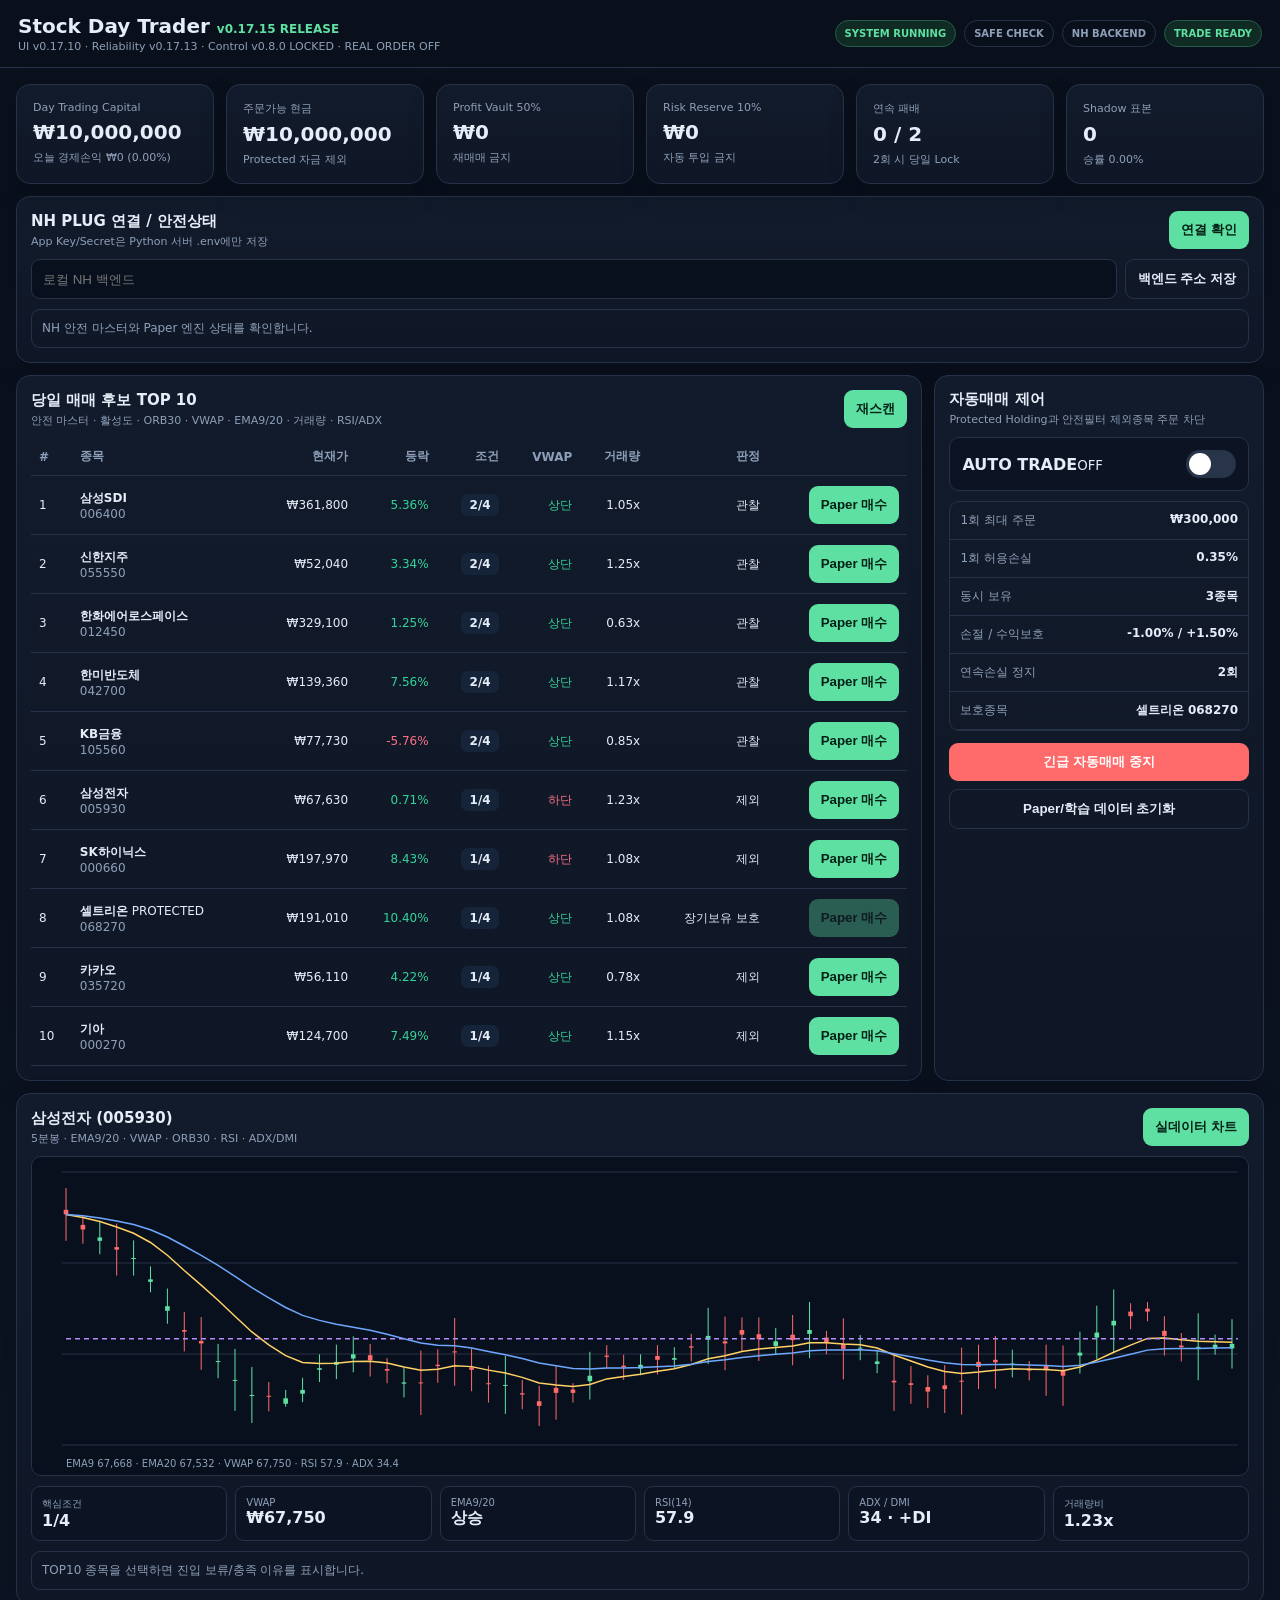
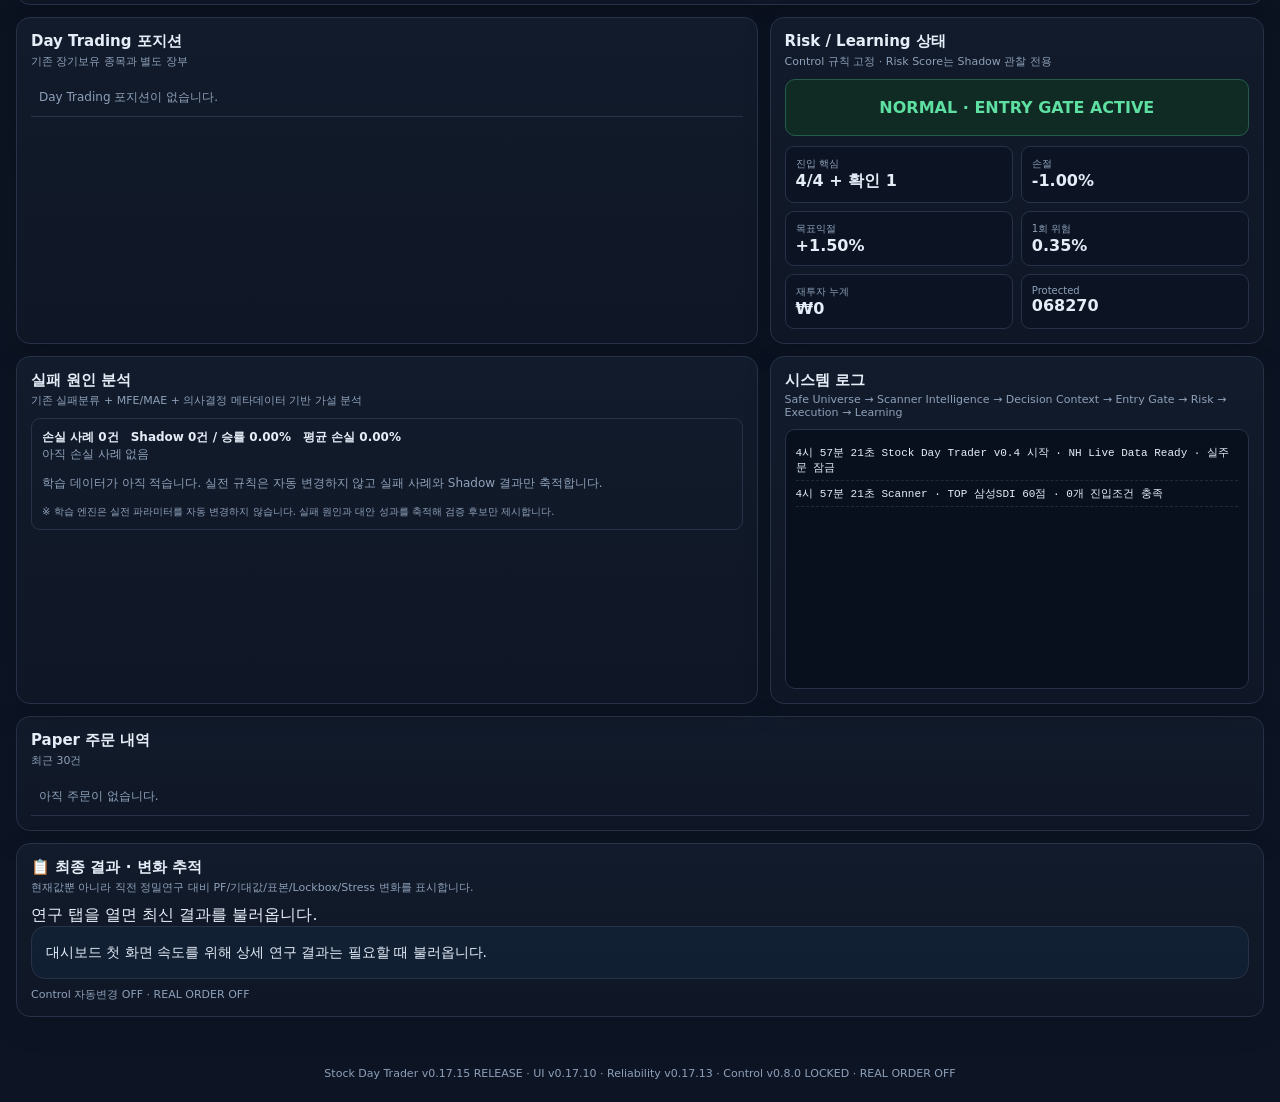
==== commit 777bd3f8: "Cache-bust fast-start UI assets" ====
--- a/index.html
+++ b/index.html
@@ -7,4 +7,4 @@
 <section class="grid chart-grid"><article class="card panel"><div class="panel-head"><div><h2 id="chartTitle">차트</h2><p>5분봉 · EMA9/20 · VWAP · ORB30 · RSI · ADX/DMI</p></div><button id="backtestBtn" class="btn">실데이터 차트</button></div><canvas id="priceChart" class="price-chart"></canvas><div id="indicatorCards" class="indicator-grid"></div><div id="backtestResult" class="backtest-box">TOP10 종목을 선택하면 진입 보류/충족 이유를 표시합니다.</div></article></section>
 <section class="grid lower-grid"><article class="card panel"><div class="panel-head"><div><h2>Day Trading 포지션</h2><p>기존 장기보유 종목과 별도 장부</p></div></div><div class="table-wrap"><table><tbody id="positionsBody"></tbody></table></div></article><article class="card panel"><div class="panel-head"><div><h2>Risk / Learning 상태</h2><p>Control 규칙 고정 · Risk Score는 Shadow 관찰 전용</p></div></div><div id="riskState" class="risk-state okbox">NORMAL</div><div class="strategy-grid" id="strategyStats"></div></article></section>
 <section class="grid lower-grid"><article class="card panel"><div class="panel-head"><div><h2>실패 원인 분석</h2><p>기존 실패분류 + MFE/MAE + 의사결정 메타데이터 기반 가설 분석</p></div></div><div id="learningBox" class="learning-box"></div></article><article class="card panel"><div class="panel-head"><div><h2>시스템 로그</h2><p>Safe Universe → Scanner Intelligence → Decision Context → Entry Gate → Risk → Execution → Learning</p></div></div><div id="logBox" class="logbox"></div></article></section>
-<section class="card panel" style="margin-top:12px"><div class="panel-head"><div><h2>Paper 주문 내역</h2><p>최근 30건</p></div></div><div class="table-wrap"><table><tbody id="tradesBody"></tbody></table></div></section></main><footer>Stock Day Trader v0.17.15 RELEASE · UI v0.17.10 · Reliability v0.17.13 · Control v0.8.0 LOCKED · REAL ORDER OFF</footer><script type="module" src="/js/app-safe.js?v=1789220000"></script><script src="/js/history-ui.js?v=1789005000" defer></script><script src="/js/strategy-lab-ui.js?v=1789005000" defer></script><script src="/js/market-lab-ui.js?v=1789005000" defer></script><script src="/js/final-results-ui.js?v=1789005000" defer></script></body></html>+<section class="card panel" style="margin-top:12px"><div class="panel-head"><div><h2>Paper 주문 내역</h2><p>최근 30건</p></div></div><div class="table-wrap"><table><tbody id="tradesBody"></tbody></table></div></section></main><footer>Stock Day Trader v0.17.15 RELEASE · UI v0.17.10 · Reliability v0.17.13 · Control v0.8.0 LOCKED · REAL ORDER OFF</footer><script type="module" src="/js/app-safe.js?v=1789226000"></script><script src="/js/history-ui.js?v=1789226000" defer></script><script src="/js/strategy-lab-ui.js?v=1789005000" defer></script><script src="/js/market-lab-ui.js?v=1789005000" defer></script><script src="/js/final-results-ui.js?v=1789226000" defer></script></body></html>
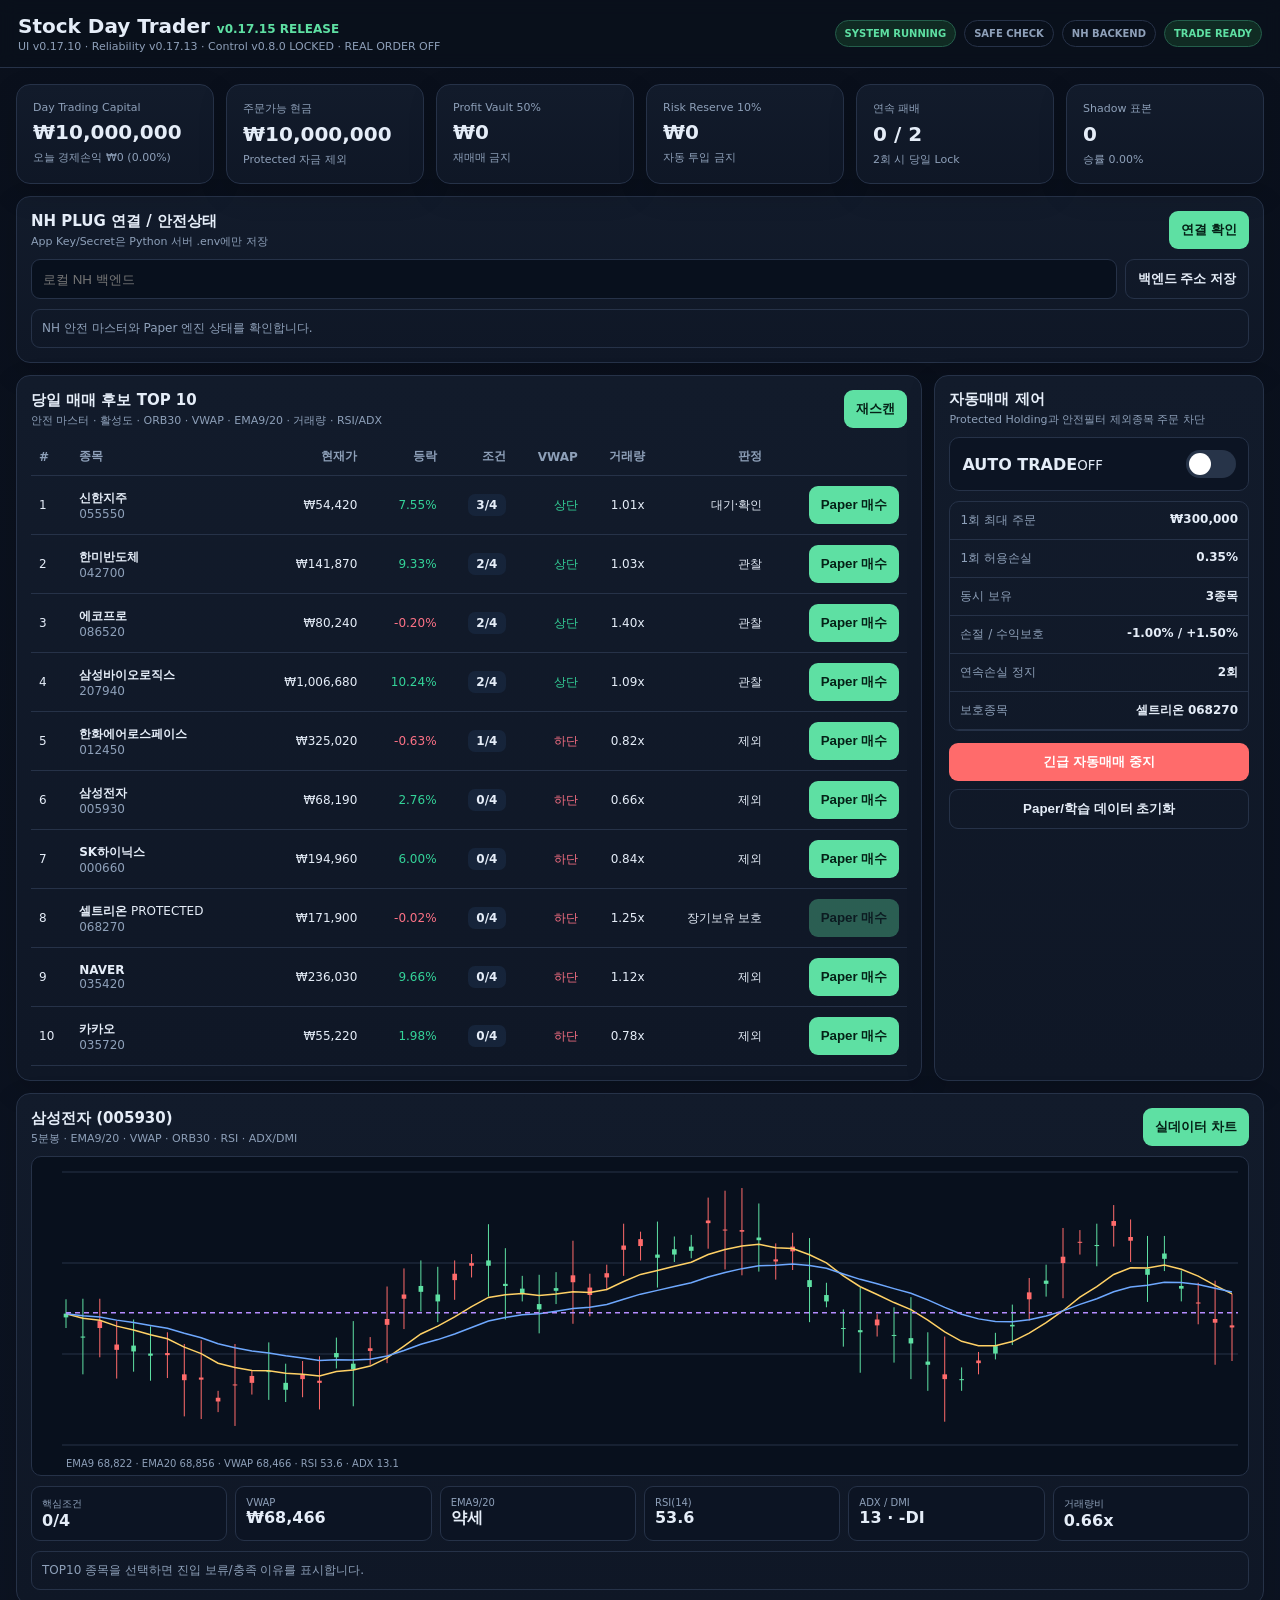
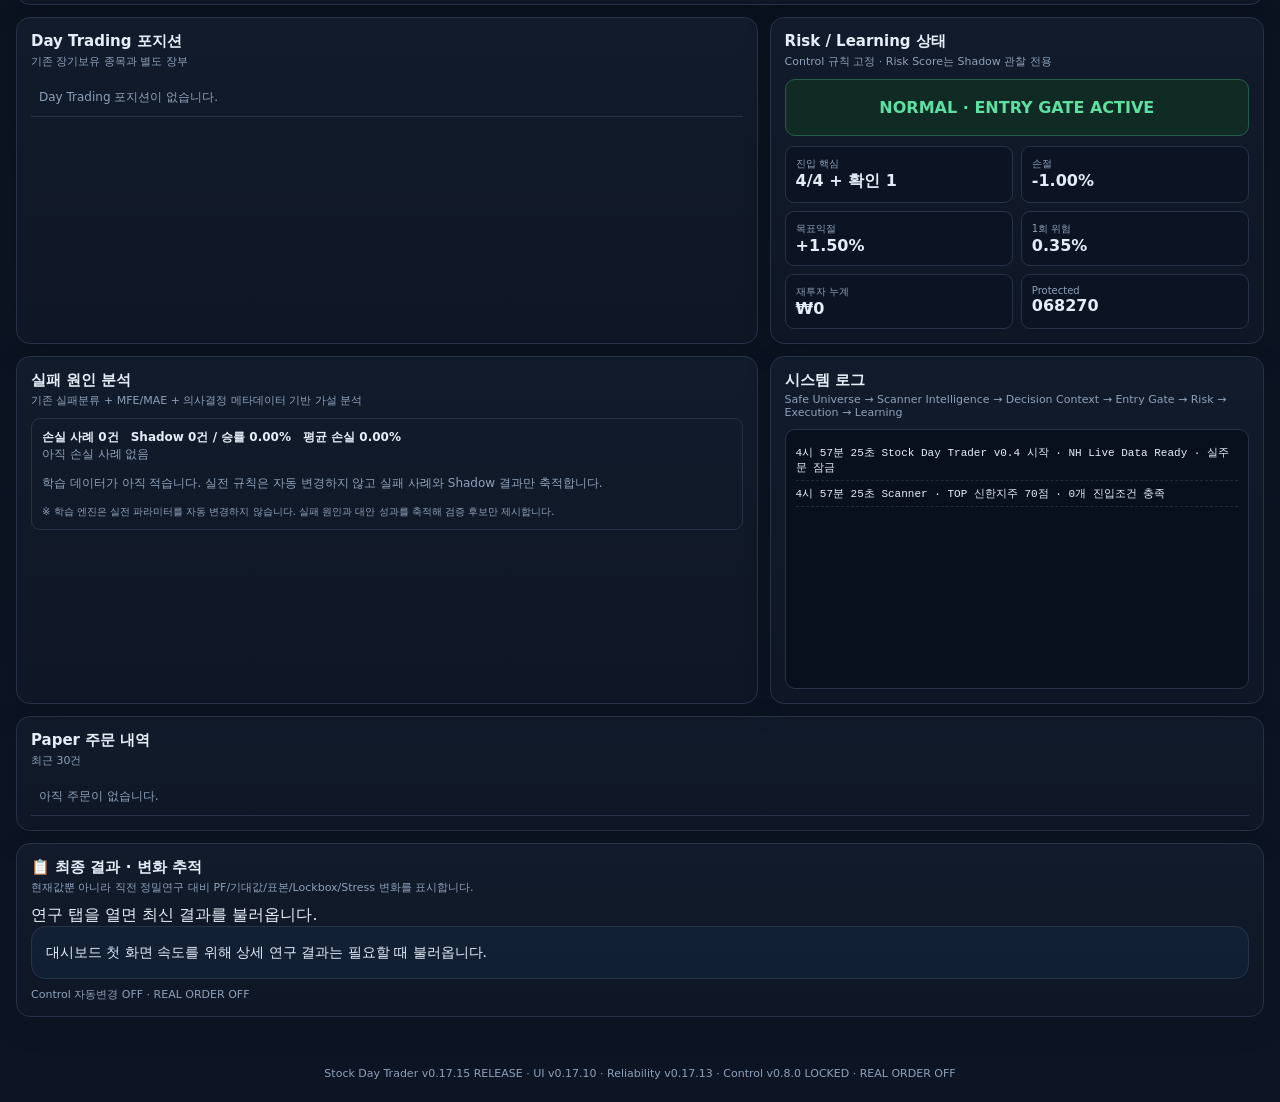
==== commit 7e49860f: "perf: remove eager research scripts from native shell" ====
--- a/index.html
+++ b/index.html
@@ -7,4 +7,4 @@
 <section class="grid chart-grid"><article class="card panel"><div class="panel-head"><div><h2 id="chartTitle">차트</h2><p>5분봉 · EMA9/20 · VWAP · ORB30 · RSI · ADX/DMI</p></div><button id="backtestBtn" class="btn">실데이터 차트</button></div><canvas id="priceChart" class="price-chart"></canvas><div id="indicatorCards" class="indicator-grid"></div><div id="backtestResult" class="backtest-box">TOP10 종목을 선택하면 진입 보류/충족 이유를 표시합니다.</div></article></section>
 <section class="grid lower-grid"><article class="card panel"><div class="panel-head"><div><h2>Day Trading 포지션</h2><p>기존 장기보유 종목과 별도 장부</p></div></div><div class="table-wrap"><table><tbody id="positionsBody"></tbody></table></div></article><article class="card panel"><div class="panel-head"><div><h2>Risk / Learning 상태</h2><p>Control 규칙 고정 · Risk Score는 Shadow 관찰 전용</p></div></div><div id="riskState" class="risk-state okbox">NORMAL</div><div class="strategy-grid" id="strategyStats"></div></article></section>
 <section class="grid lower-grid"><article class="card panel"><div class="panel-head"><div><h2>실패 원인 분석</h2><p>기존 실패분류 + MFE/MAE + 의사결정 메타데이터 기반 가설 분석</p></div></div><div id="learningBox" class="learning-box"></div></article><article class="card panel"><div class="panel-head"><div><h2>시스템 로그</h2><p>Safe Universe → Scanner Intelligence → Decision Context → Entry Gate → Risk → Execution → Learning</p></div></div><div id="logBox" class="logbox"></div></article></section>
-<section class="card panel" style="margin-top:12px"><div class="panel-head"><div><h2>Paper 주문 내역</h2><p>최근 30건</p></div></div><div class="table-wrap"><table><tbody id="tradesBody"></tbody></table></div></section></main><footer>Stock Day Trader v0.17.15 RELEASE · UI v0.17.10 · Reliability v0.17.13 · Control v0.8.0 LOCKED · REAL ORDER OFF</footer><script type="module" src="/js/app-safe.js?v=1789226000"></script><script src="/js/history-ui.js?v=1789226000" defer></script><script src="/js/strategy-lab-ui.js?v=1789005000" defer></script><script src="/js/market-lab-ui.js?v=1789005000" defer></script><script src="/js/final-results-ui.js?v=1789226000" defer></script></body></html>+<section class="card panel" style="margin-top:12px"><div class="panel-head"><div><h2>Paper 주문 내역</h2><p>최근 30건</p></div></div><div class="table-wrap"><table><tbody id="tradesBody"></tbody></table></div></section></main><footer>Stock Day Trader v0.17.15 RELEASE · UI v0.17.10 · Reliability v0.17.13 · Control v0.8.0 LOCKED · REAL ORDER OFF</footer><script type="module" src="/js/app-safe.js?v=1789311000"></script></body></html>
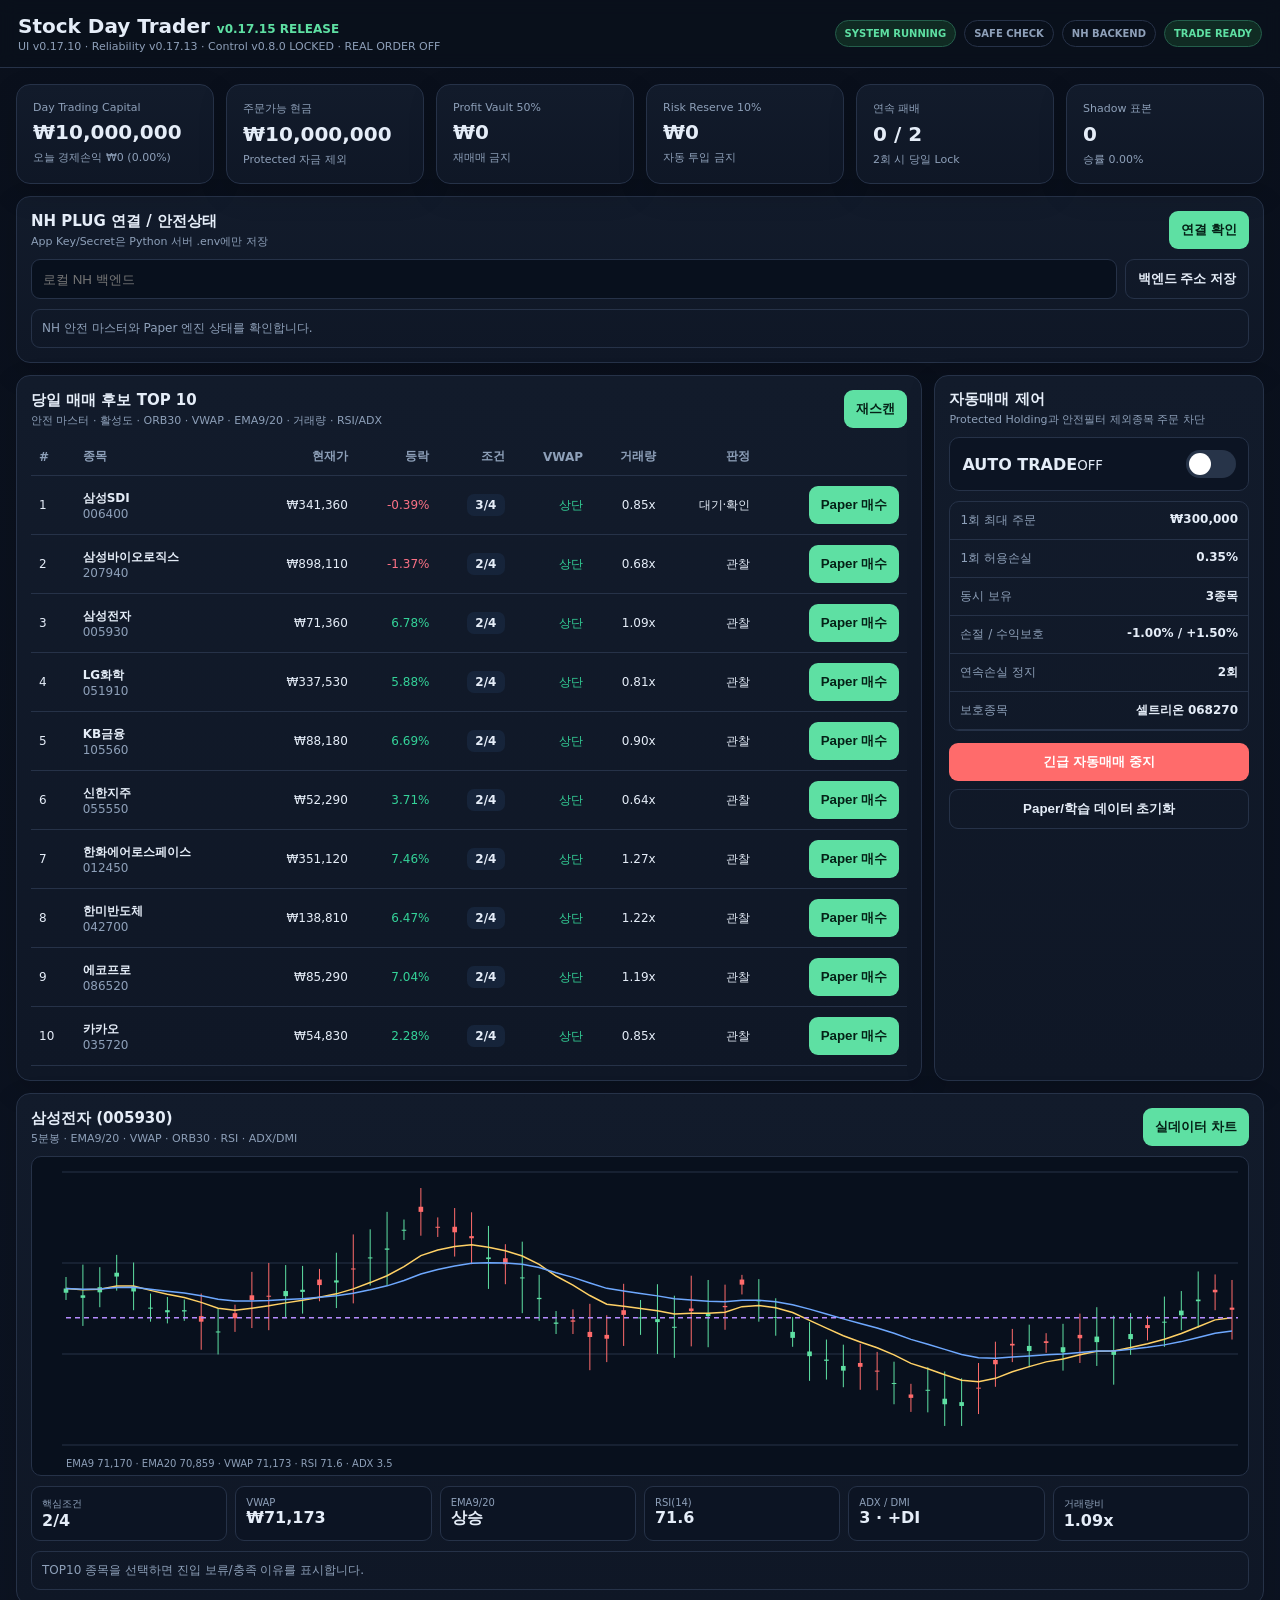
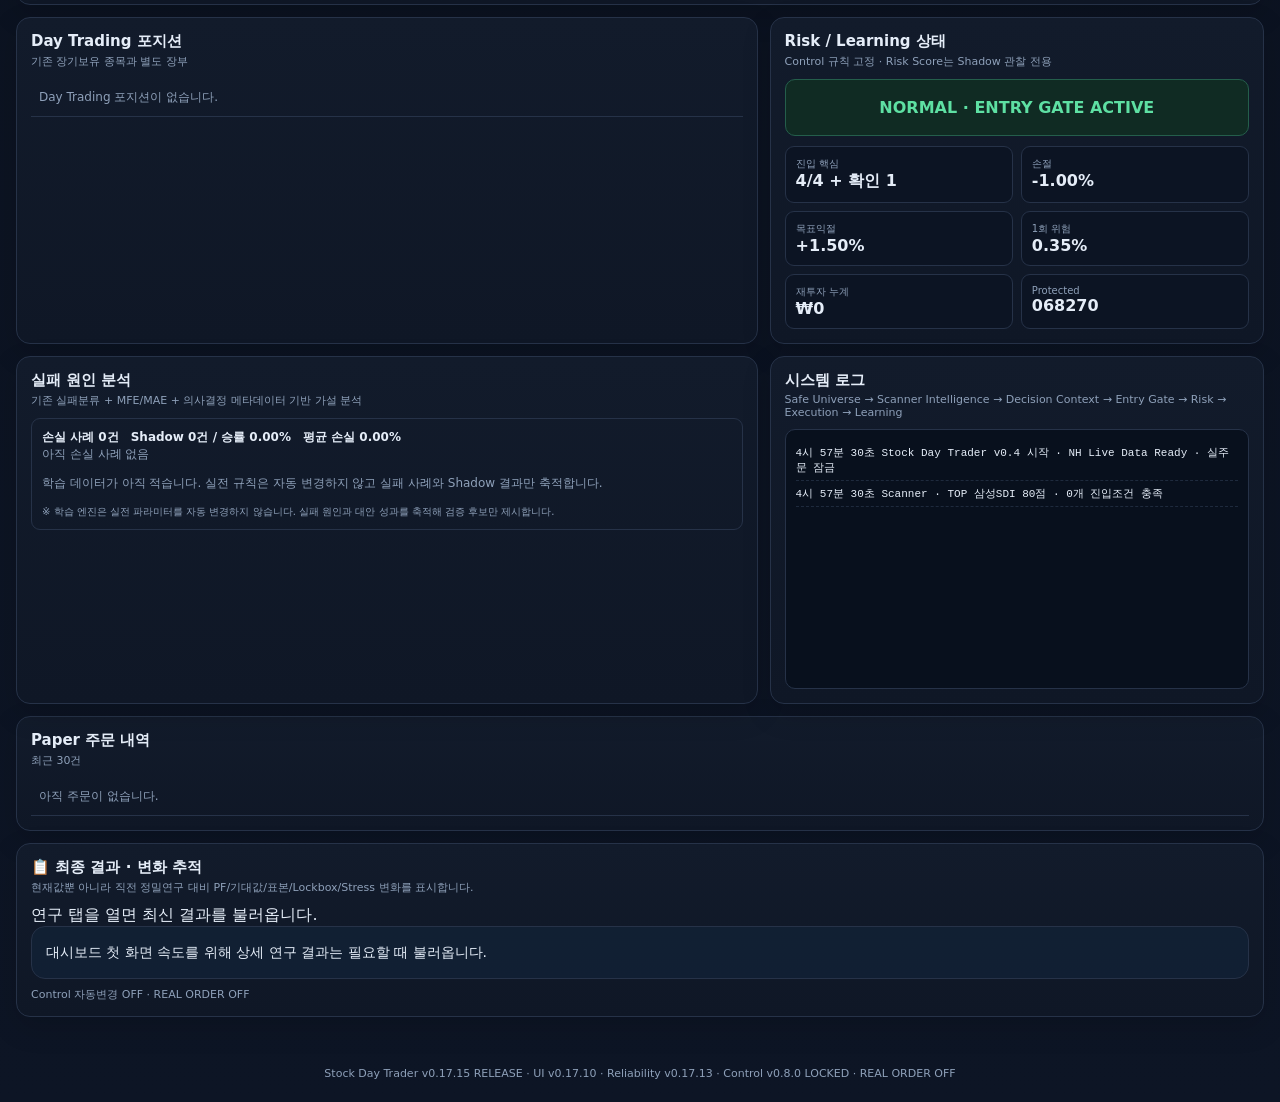
==== commit 868ef1f9: "ux: show stale server snapshot as syncing on native" ====
--- a/index.html
+++ b/index.html
@@ -7,4 +7,4 @@
 <section class="grid chart-grid"><article class="card panel"><div class="panel-head"><div><h2 id="chartTitle">차트</h2><p>5분봉 · EMA9/20 · VWAP · ORB30 · RSI · ADX/DMI</p></div><button id="backtestBtn" class="btn">실데이터 차트</button></div><canvas id="priceChart" class="price-chart"></canvas><div id="indicatorCards" class="indicator-grid"></div><div id="backtestResult" class="backtest-box">TOP10 종목을 선택하면 진입 보류/충족 이유를 표시합니다.</div></article></section>
 <section class="grid lower-grid"><article class="card panel"><div class="panel-head"><div><h2>Day Trading 포지션</h2><p>기존 장기보유 종목과 별도 장부</p></div></div><div class="table-wrap"><table><tbody id="positionsBody"></tbody></table></div></article><article class="card panel"><div class="panel-head"><div><h2>Risk / Learning 상태</h2><p>Control 규칙 고정 · Risk Score는 Shadow 관찰 전용</p></div></div><div id="riskState" class="risk-state okbox">NORMAL</div><div class="strategy-grid" id="strategyStats"></div></article></section>
 <section class="grid lower-grid"><article class="card panel"><div class="panel-head"><div><h2>실패 원인 분석</h2><p>기존 실패분류 + MFE/MAE + 의사결정 메타데이터 기반 가설 분석</p></div></div><div id="learningBox" class="learning-box"></div></article><article class="card panel"><div class="panel-head"><div><h2>시스템 로그</h2><p>Safe Universe → Scanner Intelligence → Decision Context → Entry Gate → Risk → Execution → Learning</p></div></div><div id="logBox" class="logbox"></div></article></section>
-<section class="card panel" style="margin-top:12px"><div class="panel-head"><div><h2>Paper 주문 내역</h2><p>최근 30건</p></div></div><div class="table-wrap"><table><tbody id="tradesBody"></tbody></table></div></section></main><footer>Stock Day Trader v0.17.15 RELEASE · UI v0.17.10 · Reliability v0.17.13 · Control v0.8.0 LOCKED · REAL ORDER OFF</footer><script type="module" src="/js/app-safe.js?v=1789311000"></script></body></html>+<section class="card panel" style="margin-top:12px"><div class="panel-head"><div><h2>Paper 주문 내역</h2><p>최근 30건</p></div></div><div class="table-wrap"><table><tbody id="tradesBody"></tbody></table></div></section></main><footer>Stock Day Trader v0.17.15 RELEASE · UI v0.17.10 · Reliability v0.17.13 · Control v0.8.0 LOCKED · REAL ORDER OFF</footer><script type="module" src="/js/app-safe.js?v=1789311000"></script><script type="module" src="/js/native-server-cache-state.js?v=1789311000"></script></body></html>
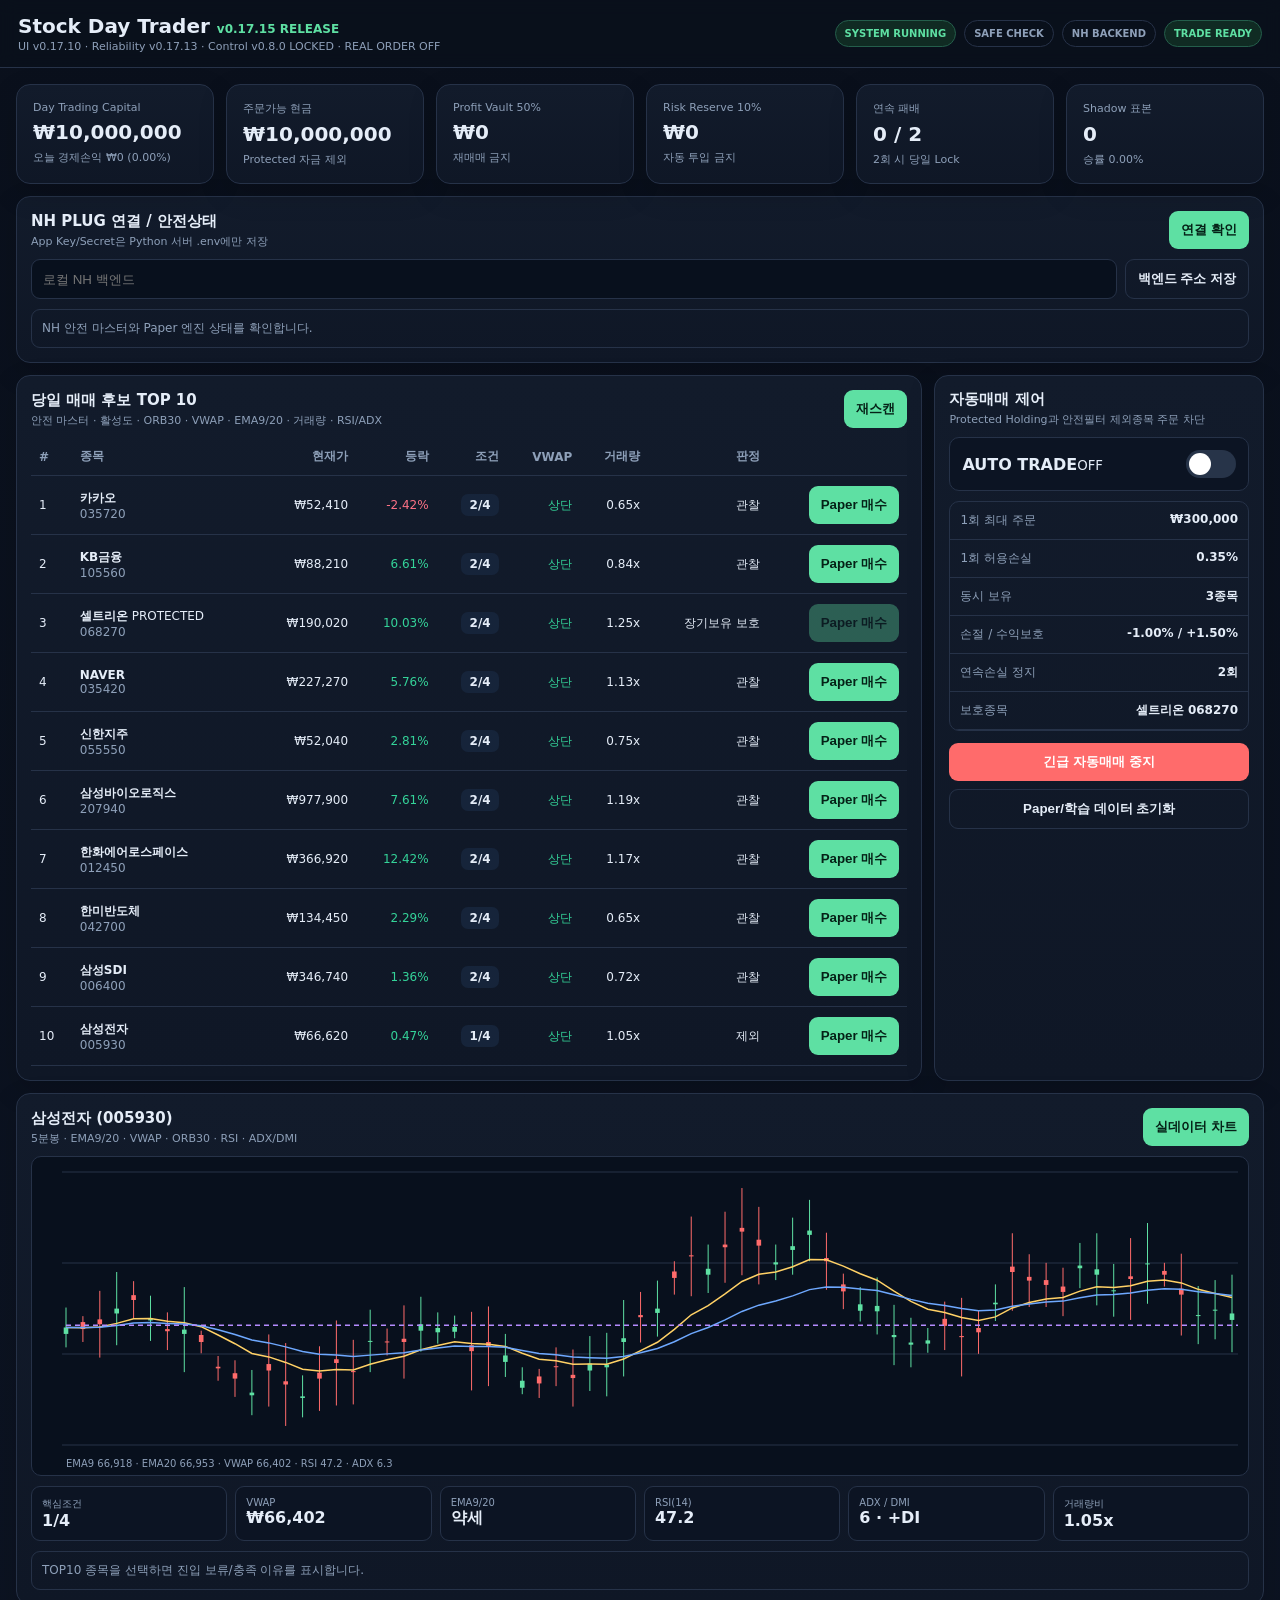
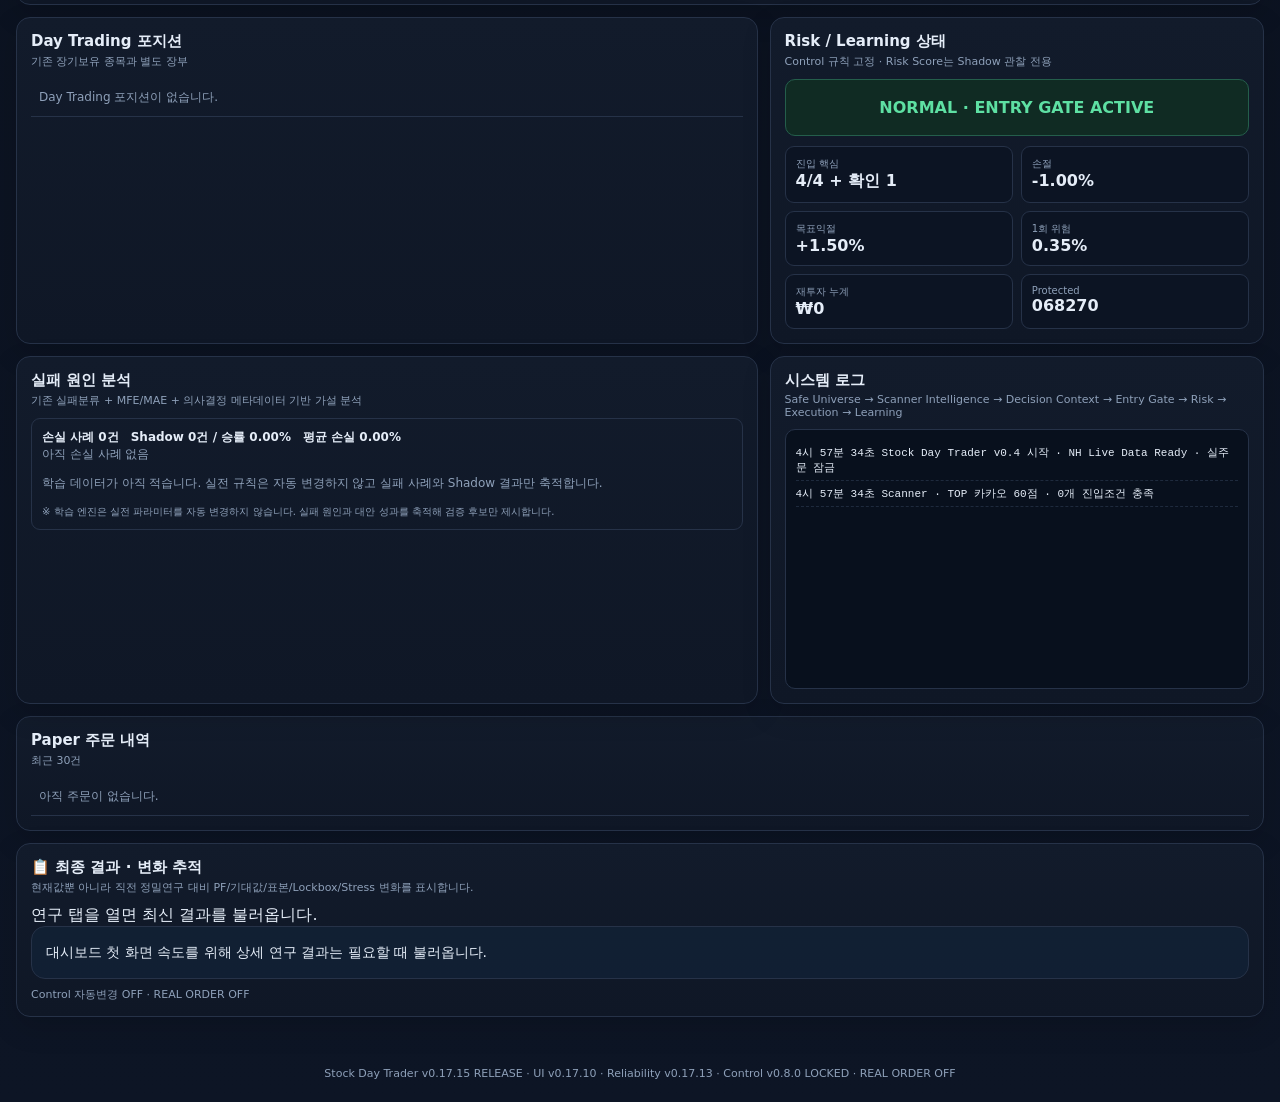
==== commit 3b6075d5: "v0.17.17 ops: preserve evidence backups and verify Android updates" ====
--- a/index.html
+++ b/index.html
@@ -7,4 +7,4 @@
 <section class="grid chart-grid"><article class="card panel"><div class="panel-head"><div><h2 id="chartTitle">차트</h2><p>5분봉 · EMA9/20 · VWAP · ORB30 · RSI · ADX/DMI</p></div><button id="backtestBtn" class="btn">실데이터 차트</button></div><canvas id="priceChart" class="price-chart"></canvas><div id="indicatorCards" class="indicator-grid"></div><div id="backtestResult" class="backtest-box">TOP10 종목을 선택하면 진입 보류/충족 이유를 표시합니다.</div></article></section>
 <section class="grid lower-grid"><article class="card panel"><div class="panel-head"><div><h2>Day Trading 포지션</h2><p>기존 장기보유 종목과 별도 장부</p></div></div><div class="table-wrap"><table><tbody id="positionsBody"></tbody></table></div></article><article class="card panel"><div class="panel-head"><div><h2>Risk / Learning 상태</h2><p>Control 규칙 고정 · Risk Score는 Shadow 관찰 전용</p></div></div><div id="riskState" class="risk-state okbox">NORMAL</div><div class="strategy-grid" id="strategyStats"></div></article></section>
 <section class="grid lower-grid"><article class="card panel"><div class="panel-head"><div><h2>실패 원인 분석</h2><p>기존 실패분류 + MFE/MAE + 의사결정 메타데이터 기반 가설 분석</p></div></div><div id="learningBox" class="learning-box"></div></article><article class="card panel"><div class="panel-head"><div><h2>시스템 로그</h2><p>Safe Universe → Scanner Intelligence → Decision Context → Entry Gate → Risk → Execution → Learning</p></div></div><div id="logBox" class="logbox"></div></article></section>
-<section class="card panel" style="margin-top:12px"><div class="panel-head"><div><h2>Paper 주문 내역</h2><p>최근 30건</p></div></div><div class="table-wrap"><table><tbody id="tradesBody"></tbody></table></div></section></main><footer>Stock Day Trader v0.17.15 RELEASE · UI v0.17.10 · Reliability v0.17.13 · Control v0.8.0 LOCKED · REAL ORDER OFF</footer><script type="module" src="/js/app-safe.js?v=1789311000"></script><script type="module" src="/js/native-server-cache-state.js?v=1789311000"></script></body></html>+<section class="card panel" style="margin-top:12px"><div class="panel-head"><div><h2>Paper 주문 내역</h2><p>최근 30건</p></div></div><div class="table-wrap"><table><tbody id="tradesBody"></tbody></table></div></section></main><footer>Stock Day Trader v0.17.15 RELEASE · UI v0.17.10 · Reliability v0.17.13 · Control v0.8.0 LOCKED · REAL ORDER OFF</footer><script type="module" src="/js/app-safe.js?v=1789603200"></script><script type="module" src="/js/native-server-cache-state.js?v=1789603200"></script></body></html>
